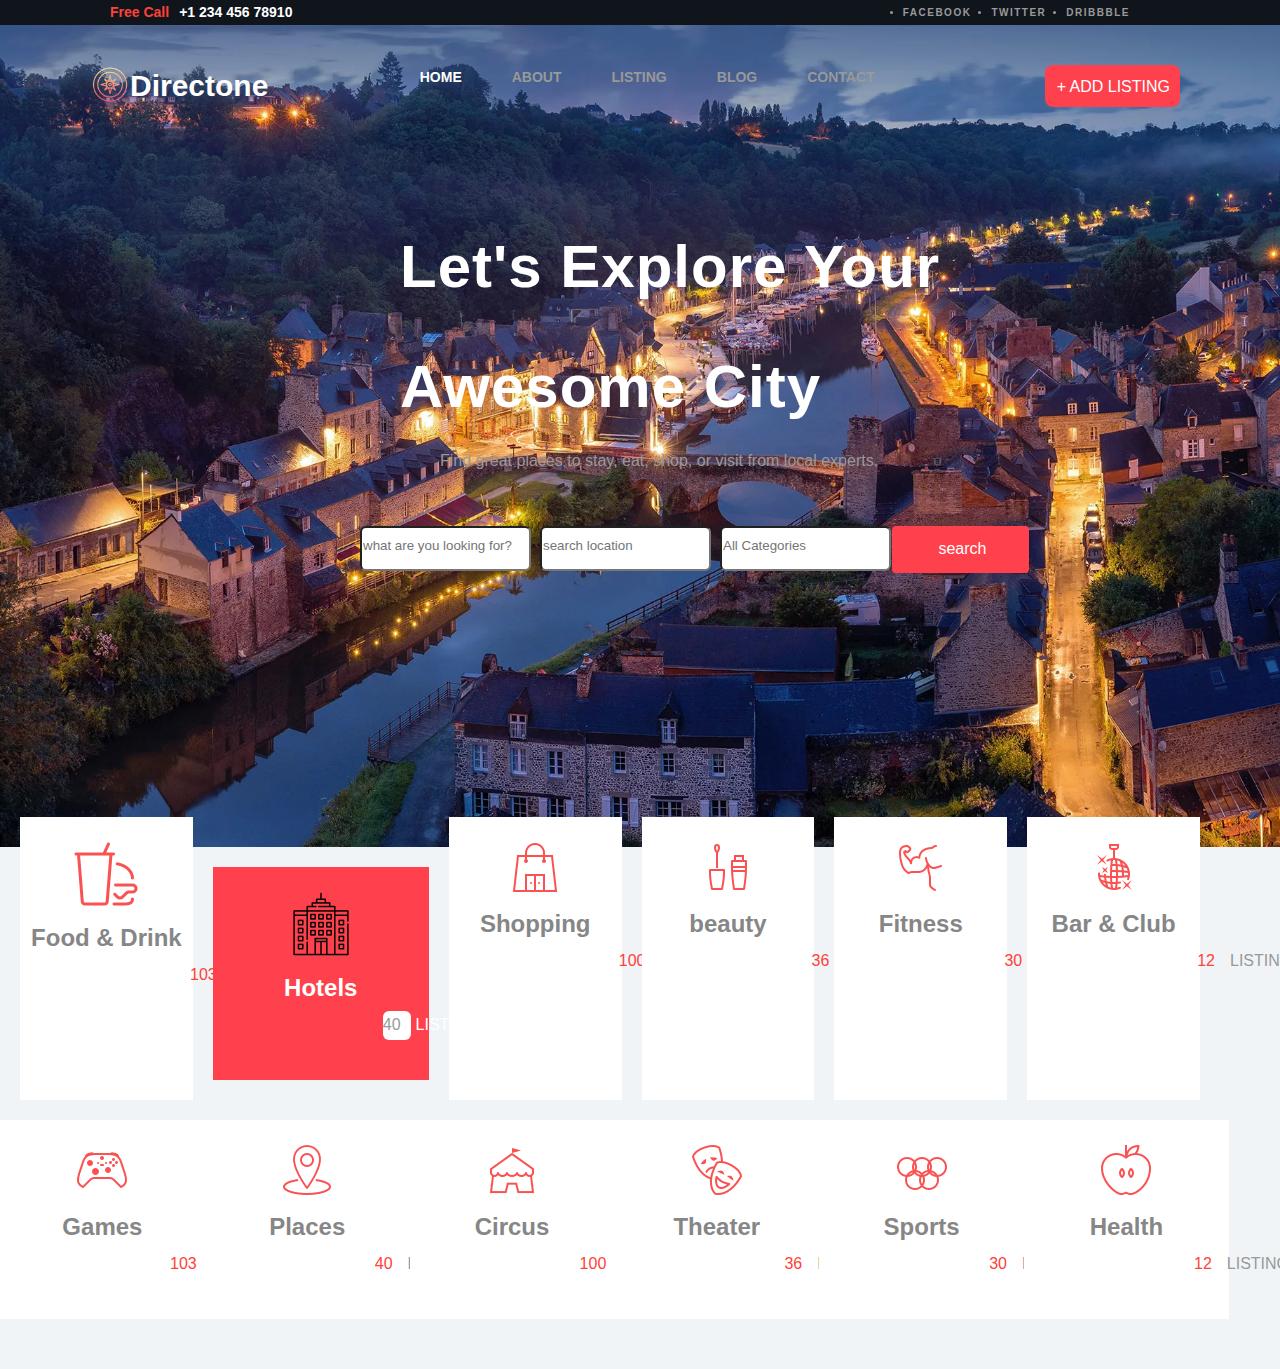
==== all/index.html @ 5037c627 "first commit" ====
<!DOCTYPE html>
<html lang="en">

<head>
    <meta charset="UTF-8">
    <meta name="viewport" content="width=device-width, initial-scale=1.0">
    <title>Document</title>
    <link rel="stylesheet" href="./sass/shared/main.css">
</head>

<body>
    <header class="header">
        <div class="header__org">
            <p class="header__org__para para">Free Call</p>
            <p class="para__num">+1 234 456 78910</p>
        </div>
        <div class="list">

            <ul class="list__ul">
                <a href="#">
                    <li>FACEBOOK</li>
                </a>
                <a href="#">
                    <li>TWITTER</li>
                </a>
                <a href="#">
                    <li>DRIBBBLE</li>
                </a>
                

            </ul>
        </div>
    </header>
    <!-- commit header .font -->

    <div class="symbol">
        <div class="symbol__flex">
            <div class="symbol__flex__dir">
                <img class="symbol__dir__logo" src="./sass/imges/compass-logo-63A3D16445-seeklogo.png"
                    alt="logo Directone">
                <p class="symbol__logo__para">Directone </p> </a>
                <!-- <a class="dir" href=""> <small class="dir__para">directory and listing</small> </a>  -->
            </div>
            <div class="icon">
                <a class="icon__para" href="#"> <svg xmlns="http://www.w3.org/2000/svg" viewBox="0 0 32 32" width="30px"
                        height="32\0px" baseProfile="basic">
                        <rect width="26" height="4" x="3" y="5" fill="#706d67" />
                        <rect width="26" height="4" x="3" y="14" fill="#706d67" />
                        <rect width="26" height="4" x="3" y="23" fill="#706d67" />
                    </svg>
                    MENU</a>
                <!-- commit 760px none -->
                <div class="home">
                    <a class="home__dir" href="./css/index2.html">
                        <p class="home__dir__para">HOME</p>
                        <p>ABOUT</p>
                        <p>LISTING</p>
                        <p>BLOG</p>
                        <p>CONTACT</p>
                    </a>
                </div>
                <a href="">
                    <div class="border">
                        <p class="border__add">+ ADD LISTING</p>
                    </div>
                </a>
                <!-- blook -->
                <a href="">
                    <ul class="icon__para__list">
                        <li>HOME</li>
                        <li>ABOUT</li>
                        <li>LISTING</li>
                        <li>BLOG</li>
                        <li>CONTACT</li>
                    </ul>
                </a>
            </div>
        </div>
    </div>

    <!-- commit is tag p over -->
    <div class="container">
        <div class="container__title">
            <h1>Let's Explore Your <br> Awesome City</h1>
        </div>
        <div class="container__title__para">
            <p>Find great places to stay, eat, shop, or visit from local experts.</p>
        </div>
        <div class="label">
            <div>
                <input class="label__im" type="text" placeholder="what are you looking for?">
            </div>
            <div>

                <input class="label__im" type="text" placeholder="search location">
            </div>
            <div>

                <input class="label__im" type="search" placeholder="All Categories">
            </div>

            <div class="a">
                <a class="label__im__a" href="">search</a>
            </div>
        </div>
    </div>
    <!-- seve to ooooooooooooookkkk -->
     <div class="card-top">
    <div class="card">
        <div class="card__box">
            <div class="card__padd">
            <a href="">
                <img src="./sass/imges/icons8-junk-food-64.png" alt="">
                <h2>Food & Drink</h2>
                <div class="card__box__border box">
                    <p class="box__border">103</p>
                    <div>
                        <p class="card__box__ovr">listings</p>
                    </div>
                </div>
</div>
            </a>
        </div>


        <div class="card__reding">
            <div class="card__padd">
            <a href="">
                <img src="./sass/imges/icons8-hotel-64.png" alt="">
                <h2>Hotels</h2>
                <div class="card__box__border box">
                    <p class="card__reding__border">40</p>
                    <div>
                        <p class="box__para">listings</p>
                    </div>
                    </div>
                </div>

            </a>
        </div>


        <div class="card__box">
            <div class="card__padd">
            <a href="">
                <img src="./sass/imges/icons8-shop-50.png" alt="">
                <h2>Shopping</h2>
                <div class="card__box__border box">
                    <p class="box__border">100</p>
                    <div>
                        <p>listings</p>
                    </div>
                </div>
</div>
            </a>
        </div>

        <div class="card__box">
            <div class="card__padd">
            <a href="">
                <img src="./sass/imges/icons8-lip-gloss-50.png" alt="">
                <h2>beauty</h2>
                <div class="card__box__border box">
                    <p class="box__border">36</p>
                    <div>
                        <p>listings</p>
                    </div>
                </div>
                </div>
            </a>
        </div>


        <div class="card__box">
            <div class="card__padd">
            <a href="">
                <img src="./sass/imges/icons8-fitness-50.png" alt="">
                <h2>Fitness</h2>
                <div class="card__box__border box">
                    <p class="box__border">30</p>
                    <div>
                        <p>listings</p>
                    </div>
                </div>
</div>
            </a>
        </div>

        <div class="card__box">
            <div class="card__padd">
            <a href="">
                <img src="./sass/imges/icons8-disco-ball-50.png" alt="">
                <h2>Bar & Club</h2>
                <div class="card__box__border box">
                    <p class="box__border">12</p>
                    <div>
                        <p>listings</p>
                    </div>
                </div>
</div>
            </a>
        </div>
    </div>
</div>
<div class="card-bottom">
        <div class="card__box">
            <div class="card__padd">
            <a href="">
                <img src="./sass/imges/icons8-games-50.png" alt="">
                <h2>Games</h2>
                <div class="card__box__border box">
                    <p class="box__border">103</p>
                    <div>
                        <p>listings</p>
                    </div>
                </div>
</div>
            </a>
        </div>


        <div class="card__box">
            <div class="card__padd">
            <a href="">
                <img src="./sass/imges/icons8-location-50.png" alt="">
                <h2>Places</h2>
                <div class="card__box__border box">
                    <p class="box__border">40</p>
                    <div>
                        <p>listings</p>
                    </div>
                </div>
</div>
            </a>
        </div>




        <div class="card__box">
            <div class="card__padd">
            <a href="">
                <img src="./sass/imges/icons8-circus-50.png" alt="">
                <h2>Circus</h2>
                <div class="card__box__border box">
                    <p class="box__border">100</p>
                    <div>
                        <p>listings</p>
                    </div>
                </div>
</div>
            </a>
        </div>


        <div class="card__box">
            <div class="card__padd">
            <a href="">
                <img src="./sass/imges/icons8-theater-50.png" alt="">
                <h2>Theater</h2>
                <div class="card__box__border box">
                    <p class="box__border">36</p>
                    <div>
                        <p>listings</p>
                    </div>
                </div>
</div>
            </a>
        </div>


        <div class="card__box">
            <div class="card__padd">
            <a href="">
                <img src="./sass/imges/icons8-olympic-rings-50.png" alt="">
                <h2>Sports</h2>
                <div class="card__box__border box">
                    <p class="box__border">30</p>
                    <div>
                        <p>listings</p>
                    </div>
                </div>
</div>
            </a>
        </div>


        <div class="card__box">
            <div class="card__padd">
            <a href="">
                <img src="./sass/imges/icons8-apple-fruit-50.png" alt="">
                <h2>Health</h2>
                <div class="card__box__border box">
                    <p class="box__border">12</p>
                    <div>
                        <p>listings</p>
                    </div>
                </div>
</div>
            </a>
        </div>

    </div>
</div>
</body>

</html>
---- all/sass/shared/main.css ----
* {
  font-family: "Nunito Sans", Arial, sans-serif;
  line-height: 1.8;
  color: #999999;
  box-sizing: border-box;
  margin: 0;
  padding: 0;
  text-decoration: none;
}

body {
  background-color: #f0f4f7;
}

.header {
  background-color: #10151c;
  padding: 0;
  margin: 0;
}
.header__org {
  display: flex;
  font-size: 14px;
  font-weight: 600;
}

.header__org__para {
  color: #ff4139;
}

.para {
  margin: 0 10px;
}
.para__num {
  color: #fff;
  margin: 0;
}

.list {
  margin: 0 10px;
}
.list__ul {
  display: flex;
  gap: 20px;
  margin: 0px 0px 0px 14px;
  font-size: 10px;
  letter-spacing: 1.5px;
}

@media (min-width: 760px) {
  .header {
    background-color: #10151c;
    padding: 0;
    margin: 0;
    display: flex;
    justify-content: space-between;
    font-size: 14px;
    font-weight: 600;
    align-items: center;
  }
  .header__org {
    margin: 0 100px;
  }
  .list {
    margin-right: 150px;
  }
}
.symbol {
  background-color: #151c26;
  padding-top: 10px;
  padding-bottom: 10px;
}
.symbol__flex {
  display: flex;
  justify-content: space-between;
  align-items: center;
}
.symbol__flex__dir {
  display: flex;
  align-items: center;
  margin: 0 10px;
}
.symbol__dir__logo {
  padding-top: 20px;
  width: 40px;
  height: 40px;
  padding: 0;
  display: block;
}
.symbol__logo__para {
  color: #fff;
  font-size: 30px;
  font-weight: 700;
  padding: 0;
  margin: 0;
}

.dir {
  display: block;
}
.dir__para {
  display: block;
  font-size: 11px;
  color: #fff;
  font-weight: 700;
  text-transform: uppercase;
}

.icon {
  display: flex;
  padding-right: 10px;
  position: relative;
}
.icon__para {
  color: #fff;
  font-size: 15px;
  display: flex;
}
.icon__para__list {
  display: none;
  position: absolute;
  top: 100%;
  left: 0;
  width: 100%;
  padding-top: 20px;
  background-color: #151c26;
  list-style-type: none;
}
.icon__para__list li {
  padding: 0px 0px 10px 0px;
  margin: 2px;
  font-size: 15px;
  color: #fff;
  font-weight: 600;
}
.icon:hover .icon__para__list {
  display: block;
}
@media (min-width: 760px) {
  .icon:hover .icon__para__list {
    display: none;
  }
}

.none {
  display: none;
}

.home {
  display: none;
}

.border {
  display: none;
}

@media (min-width: 760px) {
  .symbol {
    background-image: url(../imges/bg_1.jpg.webp);
    background-size: cover;
    background-attachment: fixed;
    background-repeat: no-repeat;
    background-position: center;
    padding: 20px 80px;
  }
  .symbol__flex {
    display: flex;
  }
  .icon__para {
    display: none;
  }
  .icon {
    padding: 20px;
  }
  .home {
    display: flex;
    padding-right: 170px;
  }
  .home__dir {
    display: flex;
    gap: 50px;
    font-size: 14px;
    font-weight: 600;
  }
  .home__dir__para {
    color: #fff;
  }
  .border {
    display: flex;
    background-color: #ff414d;
    border-radius: 8px;
  }
  .border__add {
    padding: 8px 10px 5px 12px;
    color: #fff;
  }
}
.container {
  background-image: url(../imges/bg_1.jpg.webp);
  height: 100%;
  min-height: 700px;
  background-size: cover;
  background-attachment: fixed;
  background-repeat: no-repeat;
  background-position: center;
}
.container__title h1 {
  font-weight: 800;
  padding-left: 80px;
  padding-top: 190px;
  color: #fff;
  line-height: 2;
  letter-spacing: 1px;
}
.container__title__para p {
  padding-left: 20px;
}

.label {
  display: block;
  padding-left: 20px;
  margin-top: 10px;
}
.label__im {
  width: 95%;
  padding: 5px 250px 12px 12px;
  border-radius: 10px;
}
.label__im__a {
  border-radius: 10px;
  width: 95%;
  background-color: #ff414d;
  color: #fff;
  padding: 15px 209px 12px 180px;
  display: flex;
  justify-content: center;
}

.a {
  display: flex;
  align-items: center;
}

@media (min-width: 760px) {
  .container__title h1 {
    font-weight: 600;
    font-size: 60px;
    padding-left: 400px;
    padding-top: 60px;
    color: #fff;
    line-height: 2;
    letter-spacing: 1px;
  }
  .container__title__para p {
    padding-left: 440px;
  }
  .label {
    display: flex;
    padding-left: 360px;
    margin-top: 50px;
  }
  .label__im {
    padding: 6px 1px 11px 1px;
    border-radius: 6px;
    display: flex;
    align-items: center;
    margin: 0px -3px 0px 0px;
  }
  .label__im__a {
    margin: 0px 0px 1px -8px;
    border-radius: 4px;
    background-color: #ff414d;
    color: #fff;
    padding: 9px 50px 9px 54px;
    display: flex;
    justify-content: center;
  }
}
.card {
  display: block;
  padding: 20px;
}
.card__box {
  background-color: rgb(255, 255, 255);
  margin: -50px 0px 50px 0px;
  text-align: center;
  width: 100%;
}
.card__box :hover {
  background-color: #ff414d;
}
.card__box :hover h2 {
  color: rgb(255, 255, 255);
}
.card__box :hover img {
  background-color: rgb(255, 255, 255);
}
.card__box h2 {
  color: #868686;
}
.card__box__border {
  display: flex;
  background-color: #f1f1f1;
  margin-left: 170px;
  margin-right: 242px;
  padding-top: 2px;
  align-items: center;
  gap: 15px;
  border-radius: 6px;
}
.card__box p {
  text-transform: uppercase;
}
.card__padd {
  padding: 25px 0px 40px 0px;
}
.card__reding {
  background-color: #ff414d;
  margin: 0px 0px 70px 0px;
  text-align: center;
  width: 100%;
}
.card__reding h2 {
  color: rgb(255, 255, 255);
}
.card__reding__border {
  display: flex;
  background-color: rgb(255, 255, 255);
  align-items: center;
  padding: 0px 10px 0px 0px;
  margin: 0px -10px 0px 0px;
  gap: 15px;
  border-radius: 6px;
}

.box__border {
  color: #ff4139;
}
.box__para {
  color: rgb(255, 255, 255);
  text-transform: uppercase;
}

@media (min-width: 760px) {
  .card {
    display: flex;
    width: 100%;
    gap: 20px;
  }
  .card-top {
    display: flex;
    flex-direction: row;
    width: 20%;
  }
  .card-bottom {
    display: flex;
    flex-direction: row;
    width: 20%;
  }
  .card-pading {
    width: 20%;
  }
  .card__box {
    width: 80%;
  }
}/*# sourceMappingURL=main.css.map */
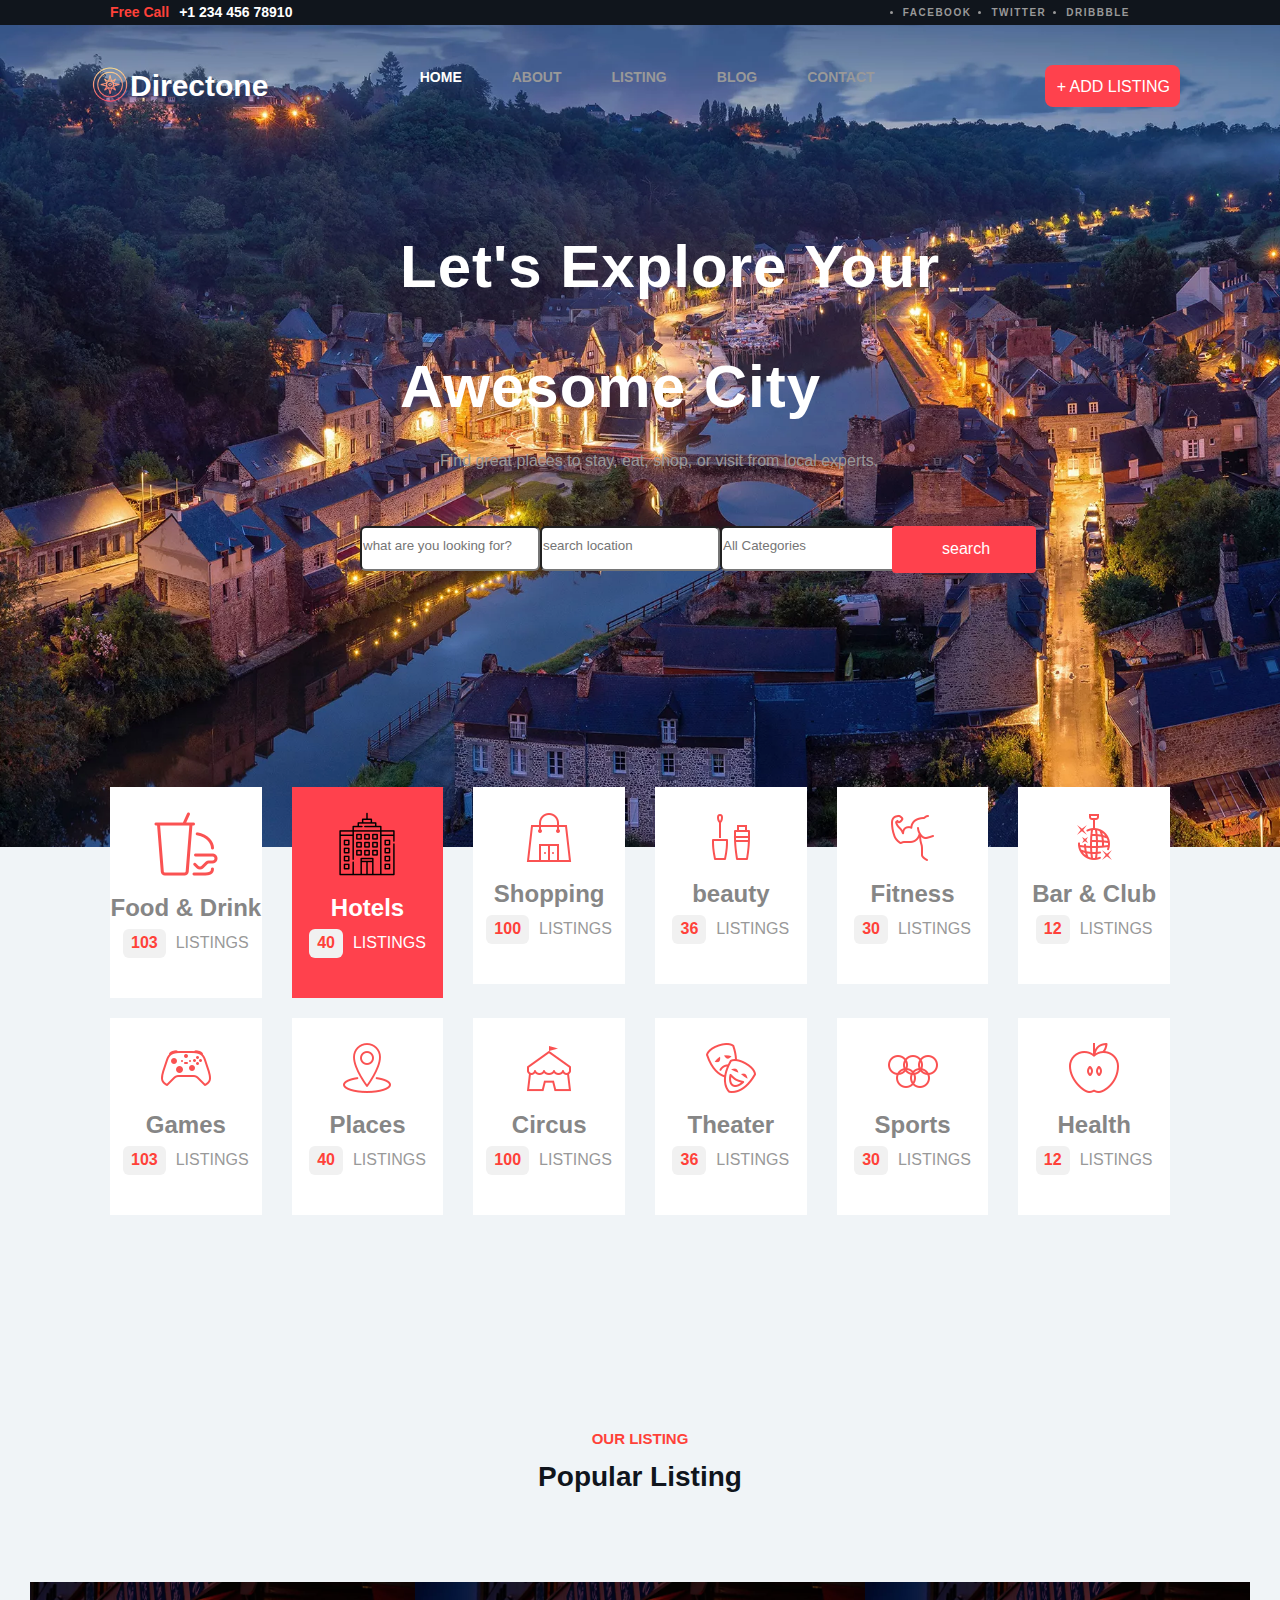
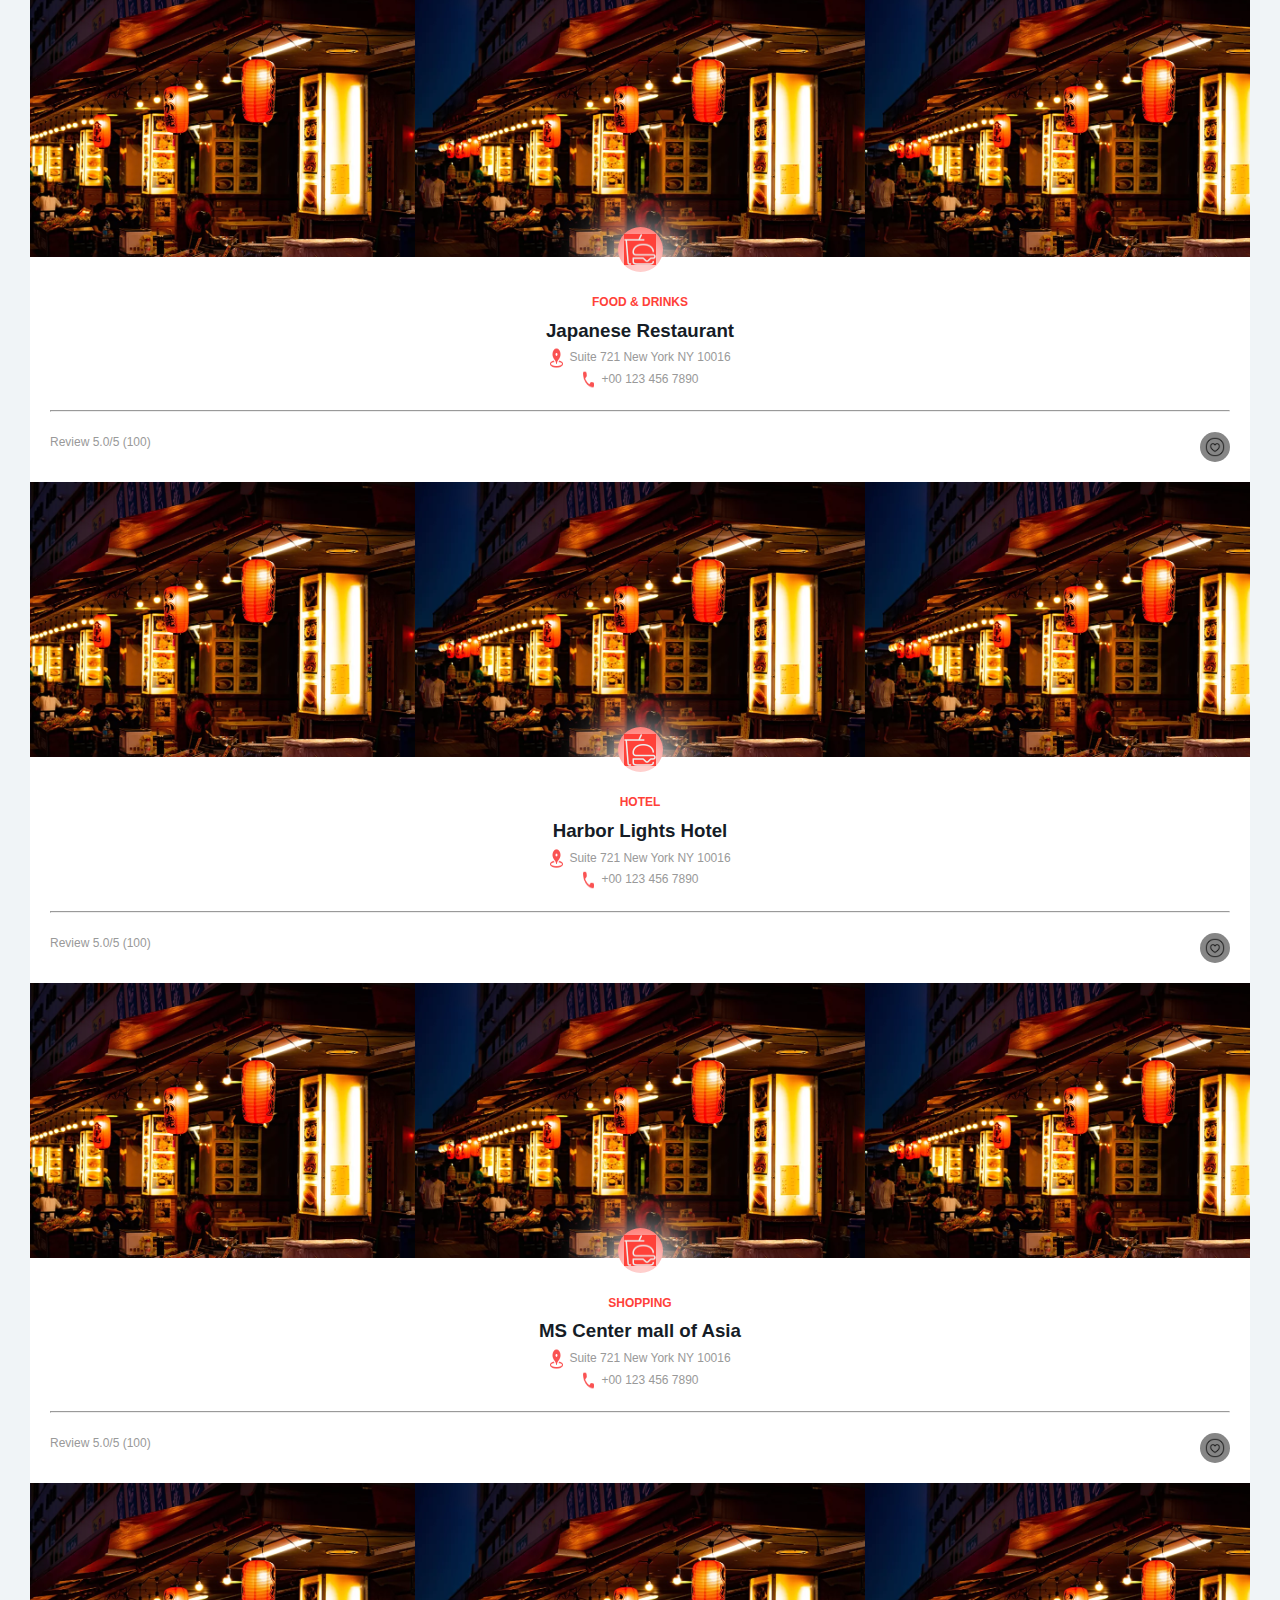
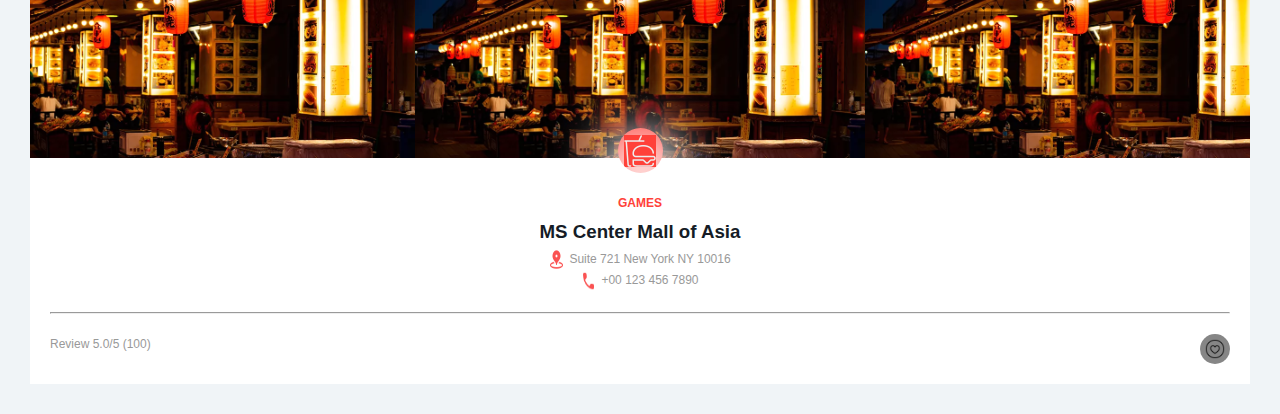
==== commit ac7e5a4b: "end center" ====
--- a/all/index.html
+++ b/all/index.html
@@ -26,7 +26,7 @@
                 <a href="#">
                     <li>DRIBBBLE</li>
                 </a>
-                
+
 
             </ul>
         </div>
@@ -105,203 +105,421 @@
         </div>
     </div>
     <!-- seve to ooooooooooooookkkk -->
-     <div class="card-top">
     <div class="card">
-        <div class="card__box">
-            <div class="card__padd">
-            <a href="">
-                <img src="./sass/imges/icons8-junk-food-64.png" alt="">
-                <h2>Food & Drink</h2>
-                <div class="card__box__border box">
-                    <p class="box__border">103</p>
+        <div class="card-top">
+            <div class="card__box">
+                <div class="card__padd">
+                    <a href="">
+                        <img src="./sass/imges/icons8-junk-food-64.png" alt="">
+                        <h2>Food & Drink</h2>
+                        <div class="box">
+                            <div class="box__number">
+                                <p>103</p>
+                            </div>
+                            <div class="box__number__text">
+                                <p>listings</p>
+                            </div>
+                        </div>
+                </div>
+
+                </a>
+            </div>
+
+
+            <div class="card__reding">
+                <div class="card__padd">
+                    <a href="">
+                        <img src="./sass/imges/icons8-hotel-64.png" alt="">
+                        <h2>Hotels</h2>
+                        <div class="box">
+                            <div class="box__number">
+                                <p>40</p>
+                            </div>
+                            <div class="box__number__text alin">
+                                <p class="alin__master">listings</p>
+                            </div>
+                        </div>
+                </div>
+
+                </a>
+            </div>
+
+
+            <div class="card__box">
+                <div class="card__padd">
+                    <a href="">
+                        <img src="./sass/imges/icons8-shop-50.png" alt="">
+                        <h2>Shopping</h2>
+
+                        <div class="box">
+                            <div class="box__number">
+                                <p>100</p>
+                            </div>
+                            <div class="box__number__text">
+                                <p>listings</p>
+                            </div>
+                        </div>
+                </div>
+                </a>
+            </div>
+
+            <div class="card__box">
+                <div class="card__padd">
+                    <a href="">
+                        <img src="./sass/imges/icons8-lip-gloss-50.png" alt="">
+                        <h2>beauty</h2>
+
+                        <div class="box">
+                            <div class="box__number">
+                                <p>36</p>
+                            </div>
+                            <div class="box__number__text">
+                                <p>listings</p>
+                            </div>
+                        </div>
+                </div>
+
+                </a>
+            </div>
+
+
+            <div class="card__box">
+                <div class="card__padd">
+                    <a href="">
+                        <img src="./sass/imges/icons8-fitness-50.png" alt="">
+                        <h2>Fitness</h2>
+
+                        <div class="box">
+                            <div class="box__number">
+                                <p>30</p>
+                            </div>
+                            <div class="box__number__text">
+                                <p>listings</p>
+                            </div>
+                        </div>
+                </div>
+
+                </a>
+            </div>
+
+            <div class="card__box">
+                <div class="card__padd">
+                    <a href="">
+                        <img src="./sass/imges/icons8-disco-ball-50.png" alt="">
+                        <h2>Bar & Club</h2>
+
+                        <div class="box">
+                            <div class="box__number">
+                                <p>12</p>
+                            </div>
+                            <div class="box__number__text">
+                                <p>listings</p>
+                            </div>
+                        </div>
+                </div>
+
+                </a>
+            </div>
+
+        </div>
+        <div class="card-bottom">
+            <div class="card__box">
+                <div class="card__padd">
+                    <a href="">
+                        <img src="./sass/imges/icons8-games-50.png" alt="">
+                        <h2>Games</h2>
+
+                        <div class="box">
+                            <div class="box__number">
+                                <p>103</p>
+                            </div>
+                            <div class="box__number__text">
+                                <p>listings</p>
+                            </div>
+                        </div>
+                </div>
+
+                </a>
+            </div>
+
+
+            <div class="card__box">
+                <div class="card__padd">
+                    <a href="">
+                        <img src="./sass/imges/icons8-location-50.png" alt="">
+                        <h2>Places</h2>
+
+                        <div class="box">
+                            <div class="box__number">
+                                <p>40</p>
+                            </div>
+                            <div class="box__number__text">
+                                <p>listings</p>
+                            </div>
+                        </div>
+                </div>
+
+                </a>
+            </div>
+
+
+
+
+            <div class="card__box">
+                <div class="card__padd">
+                    <a href="">
+                        <img src="./sass/imges/icons8-circus-50.png" alt="">
+                        <h2>Circus</h2>
+
+                        <div class="box">
+                            <div class="box__number">
+                                <p>100</p>
+                            </div>
+                            <div class="box__number__text">
+                                <p>listings</p>
+                            </div>
+                        </div>
+                </div>
+
+                </a>
+            </div>
+
+
+            <div class="card__box">
+                <div class="card__padd">
+                    <a href="">
+                        <img src="./sass/imges/icons8-theater-50.png" alt="">
+                        <h2>Theater</h2>
+
+                        <div class="box">
+                            <div class="box__number">
+                                <p>36</p>
+                            </div>
+                            <div class="box__number__text">
+                                <p>listings</p>
+                            </div>
+                        </div>
+                </div>
+
+                </a>
+            </div>
+
+
+            <div class="card__box">
+                <div class="card__padd">
+                    <a href="">
+                        <img src="./sass/imges/icons8-olympic-rings-50.png" alt="">
+                        <h2>Sports</h2>
+
+                        <div class="box">
+                            <div class="box__number">
+                                <p>30</p>
+                            </div>
+                            <div class="box__number__text">
+                                <p>listings</p>
+                            </div>
+                        </div>
+                </div>
+
+                </a>
+            </div>
+
+
+            <div class="card__box">
+                <div class="card__padd">
+                    <a href="">
+                        <img src="./sass/imges/icons8-apple-fruit-50.png" alt="">
+                        <h2>Health</h2>
+
+                        <div class="box">
+                            <div class="box__number">
+                                <p>12</p>
+                            </div>
+                            <div class="box__number__text">
+                                <p>listings</p>
+                            </div>
+                        </div>
+                </div>
+
+                </a>
+            </div>
+
+        </div>
+    </div>
+    </div>
+
+    <!-- commit card -->
+
+    <div class="between">
+
+        <div class="between__text self">
+            <p class="self__upper">our listing</p>
+            <h3 class="self__back">Popular listing</h3>
+        </div>
+
+        
+        <div class="all">
+            <div class="all__shad">
+                <div class="all__img"></div>
+            </div>
+            <div class="all__backing">
+                <div class="all__backing__flexing">
+                    <div class="all__backing__cover">
+                        <img src="./sass/imges/icons8-fast-food-64.png" alt="" width="30px">
+                    </div>
+                </div>
+                <div class="tety">
+                    <p class="tety__color">Food & Drinks</p>
                     <div>
-                        <p class="card__box__ovr">listings</p>
+                        <h3>Japanese Restaurant</h3>
+                        <div class="lo">
+                            <img class="lo" src="./sass/imges/icons8-place-30.png" alt="" width="15px">
+                            <p class="tety__color__tern">Suite 721 New York NY 10016</p>
+                        </div>
+                        <div class="lo">
+                            <img class="lo" src="./sass/imges/icons8-phone-24.png" alt="" width="15px">
+                            <p class="tety__color__tern"> +00 123 456 7890</p>
+                        </div>
                     </div>
-                </div>
-</div>
-            </a>
-        </div>
-
-
-        <div class="card__reding">
-            <div class="card__padd">
-            <a href="">
-                <img src="./sass/imges/icons8-hotel-64.png" alt="">
-                <h2>Hotels</h2>
-                <div class="card__box__border box">
-                    <p class="card__reding__border">40</p>
-                    <div>
-                        <p class="box__para">listings</p>
+
+                    <hr>
+                    <div class="foot">
+                        <p>Review 5.0/5 (100)</p>
+                        <div class="bor"><a href=""><img src="./sass/imges/icons8-love-circled-50.png" alt=""
+                                    width="20px"></a></div>
                     </div>
+                </div>
+       
+
+
+
+
+                <div class="all">
+                    <div class="all__shad">
+                        <div class="all__img"></div>
                     </div>
-                </div>
-
-            </a>
-        </div>
-
-
-        <div class="card__box">
-            <div class="card__padd">
-            <a href="">
-                <img src="./sass/imges/icons8-shop-50.png" alt="">
-                <h2>Shopping</h2>
-                <div class="card__box__border box">
-                    <p class="box__border">100</p>
-                    <div>
-                        <p>listings</p>
-                    </div>
-                </div>
-</div>
-            </a>
-        </div>
-
-        <div class="card__box">
-            <div class="card__padd">
-            <a href="">
-                <img src="./sass/imges/icons8-lip-gloss-50.png" alt="">
-                <h2>beauty</h2>
-                <div class="card__box__border box">
-                    <p class="box__border">36</p>
-                    <div>
-                        <p>listings</p>
-                    </div>
-                </div>
-                </div>
-            </a>
-        </div>
-
-
-        <div class="card__box">
-            <div class="card__padd">
-            <a href="">
-                <img src="./sass/imges/icons8-fitness-50.png" alt="">
-                <h2>Fitness</h2>
-                <div class="card__box__border box">
-                    <p class="box__border">30</p>
-                    <div>
-                        <p>listings</p>
-                    </div>
-                </div>
-</div>
-            </a>
-        </div>
-
-        <div class="card__box">
-            <div class="card__padd">
-            <a href="">
-                <img src="./sass/imges/icons8-disco-ball-50.png" alt="">
-                <h2>Bar & Club</h2>
-                <div class="card__box__border box">
-                    <p class="box__border">12</p>
-                    <div>
-                        <p>listings</p>
-                    </div>
-                </div>
-</div>
-            </a>
-        </div>
-    </div>
-</div>
-<div class="card-bottom">
-        <div class="card__box">
-            <div class="card__padd">
-            <a href="">
-                <img src="./sass/imges/icons8-games-50.png" alt="">
-                <h2>Games</h2>
-                <div class="card__box__border box">
-                    <p class="box__border">103</p>
-                    <div>
-                        <p>listings</p>
-                    </div>
-                </div>
-</div>
-            </a>
-        </div>
-
-
-        <div class="card__box">
-            <div class="card__padd">
-            <a href="">
-                <img src="./sass/imges/icons8-location-50.png" alt="">
-                <h2>Places</h2>
-                <div class="card__box__border box">
-                    <p class="box__border">40</p>
-                    <div>
-                        <p>listings</p>
-                    </div>
-                </div>
-</div>
-            </a>
-        </div>
-
-
-
-
-        <div class="card__box">
-            <div class="card__padd">
-            <a href="">
-                <img src="./sass/imges/icons8-circus-50.png" alt="">
-                <h2>Circus</h2>
-                <div class="card__box__border box">
-                    <p class="box__border">100</p>
-                    <div>
-                        <p>listings</p>
-                    </div>
-                </div>
-</div>
-            </a>
-        </div>
-
-
-        <div class="card__box">
-            <div class="card__padd">
-            <a href="">
-                <img src="./sass/imges/icons8-theater-50.png" alt="">
-                <h2>Theater</h2>
-                <div class="card__box__border box">
-                    <p class="box__border">36</p>
-                    <div>
-                        <p>listings</p>
-                    </div>
-                </div>
-</div>
-            </a>
-        </div>
-
-
-        <div class="card__box">
-            <div class="card__padd">
-            <a href="">
-                <img src="./sass/imges/icons8-olympic-rings-50.png" alt="">
-                <h2>Sports</h2>
-                <div class="card__box__border box">
-                    <p class="box__border">30</p>
-                    <div>
-                        <p>listings</p>
-                    </div>
-                </div>
-</div>
-            </a>
-        </div>
-
-
-        <div class="card__box">
-            <div class="card__padd">
-            <a href="">
-                <img src="./sass/imges/icons8-apple-fruit-50.png" alt="">
-                <h2>Health</h2>
-                <div class="card__box__border box">
-                    <p class="box__border">12</p>
-                    <div>
-                        <p>listings</p>
-                    </div>
-                </div>
-</div>
-            </a>
-        </div>
-
-    </div>
-</div>
+                    <div class="all__backing">
+                        <div class="all__backing__flexing">
+                            <div class="all__backing__cover">
+                                <img src="./sass/imges/icons8-fast-food-64.png" alt="" width="30px">
+                            </div>
+                        </div>
+                        <div class="tety">
+                            <p class="tety__color">Hotel</p>
+                            <div>
+                                <h3>Harbor Lights Hotel</h3>
+                                <div class="lo">
+                                    <img class="lo" src="./sass/imges/icons8-place-30.png" alt="" width="15px">
+                                    <p class="tety__color__tern">Suite 721 New York NY 10016</p>
+                                </div>
+                                <div class="lo">
+                                    <img class="lo" src="./sass/imges/icons8-phone-24.png" alt="" width="15px">
+                                    <p class="tety__color__tern"> +00 123 456 7890</p>
+                                </div>
+                            </div>
+
+                            <hr>
+                            <div class="foot">
+                                <p>Review 5.0/5 (100)</p>
+                                <div class="bor"><a href=""><img src="./sass/imges/icons8-love-circled-50.png" alt=""
+                                            width="20px"></a></div>
+                            </div>
+                        </div>
+                 
+
+
+
+
+
+                        <div class="all">
+                            <div class="all__shad">
+                                <div class="all__img"></div>
+                            </div>
+                            <div class="all__backing">
+                                <div class="all__backing__flexing">
+                                    <div class="all__backing__cover">
+                                        <img src="./sass/imges/icons8-fast-food-64.png" alt="" width="30px">
+                                    </div>
+                                </div>
+                                <div class="tety">
+                                    <p class="tety__color">Shopping</p>
+                                    <div>
+                                        <h3>MS Center mall of Asia</h3>
+                                        <div class="lo">
+                                            <img class="lo" src="./sass/imges/icons8-place-30.png" alt="" width="15px">
+                                            <p class="tety__color__tern">Suite 721 New York NY 10016</p>
+                                        </div>
+                                        <div class="lo">
+                                            <img class="lo" src="./sass/imges/icons8-phone-24.png" alt="" width="15px">
+                                            <p class="tety__color__tern"> +00 123 456 7890</p>
+                                        </div>
+                                    </div>
+
+                                    <hr>
+                                    <div class="foot">
+                                        <p>Review 5.0/5 (100)</p>
+                                        <div class="bor"><a href=""><img src="./sass/imges/icons8-love-circled-50.png"
+                                                    alt="" width="20px"></a></div>
+                                    </div>
+                                </div>
+
+
+
+
+
+
+
+                                <div class="all">
+                                    <div class="all__shad">
+                                        <div class="all__img"></div>
+                                    </div>
+                                    <div class="all__backing">
+                                        <div class="all__backing__flexing">
+                                            <div class="all__backing__cover">
+                                                <img src="./sass/imges/icons8-fast-food-64.png" alt="" width="30px">
+                                            </div>
+                                        </div>
+                                        <div class="tety">
+                                            <p class="tety__color">Games</p>
+                                            <div>
+                                                <h3>MS Center Mall of Asia</h3>
+                                                <div class="lo">
+                                                    <img class="lo" src="./sass/imges/icons8-place-30.png" alt=""
+                                                        width="15px">
+                                                    <p class="tety__color__tern">Suite 721 New York NY 10016</p>
+                                                </div>
+                                                <div class="lo">
+                                                    <img class="lo" src="./sass/imges/icons8-phone-24.png" alt=""
+                                                        width="15px">
+                                                    <p class="tety__color__tern"> +00 123 456 7890</p>
+                                                </div>
+                                            </div>
+
+                                            <hr>
+                                            <div class="foot">
+                                                <p>Review 5.0/5 (100)</p>
+                                                <div class="bor"><a href=""><img
+                                                            src="./sass/imges/icons8-love-circled-50.png" alt=""
+                                                            width="20px"></a></div>
+                                            </div>
+                                        </div>
+
+
+
+
+
+
+
+
+                                    </div>
+
+
+
+
+
+
+                                </div>
+
 </body>
 
 </html>--- a/all/sass/shared/main.css
+++ b/all/sass/shared/main.css
@@ -202,6 +202,7 @@
   background-attachment: fixed;
   background-repeat: no-repeat;
   background-position: center;
+  padding-bottom: 4rem;
 }
 .container__title h1 {
   font-weight: 800;
@@ -218,19 +219,21 @@
 .label {
   display: block;
   padding-left: 20px;
+  padding-right: 20px;
   margin-top: 10px;
 }
 .label__im {
-  width: 95%;
-  padding: 5px 250px 12px 12px;
+  width: 100%;
+  padding: 12px;
   border-radius: 10px;
+  padding-right: 4px;
 }
 .label__im__a {
   border-radius: 10px;
-  width: 95%;
+  width: 100%;
   background-color: #ff414d;
   color: #fff;
-  padding: 15px 209px 12px 180px;
+  padding: 12px;
   display: flex;
   justify-content: center;
 }
@@ -281,7 +284,7 @@
 }
 .card__box {
   background-color: rgb(255, 255, 255);
-  margin: -50px 0px 50px 0px;
+  margin: -50px 0px 70px 0px;
   text-align: center;
   width: 100%;
 }
@@ -293,6 +296,14 @@
 }
 .card__box :hover img {
   background-color: rgb(255, 255, 255);
+}
+.card__box :hover .box__number {
+  background-color: rgb(255, 255, 255);
+  border-radius: 6px;
+  color: #f1f1f1;
+}
+.card__box :hover .box__number__text p {
+  color: rgb(255, 255, 255);
 }
 .card__box h2 {
   color: #868686;
@@ -315,7 +326,7 @@
 }
 .card__reding {
   background-color: #ff414d;
-  margin: 0px 0px 70px 0px;
+  margin: -30px 0px 70px 0px;
   text-align: center;
   width: 100%;
 }
@@ -332,34 +343,181 @@
   border-radius: 6px;
 }
 
-.box__border {
-  color: #ff4139;
-}
-.box__para {
+.alin__master {
   color: rgb(255, 255, 255);
   text-transform: uppercase;
 }
 
+.box {
+  display: flex;
+  justify-content: center;
+  gap: 10px;
+}
+.box__number {
+  background-color: #f1f1f1;
+  border-radius: 6px;
+}
+.box__number p {
+  color: #ff4139;
+  padding: 0px 8px 0px 8px;
+  font-weight: 600;
+}
+
 @media (min-width: 760px) {
   .card {
-    display: flex;
     width: 100%;
-    gap: 20px;
+    margin-top: -120px;
+    padding: 110px;
+  }
+  .card__reding {
+    width: 80%;
+    margin-top: -50px;
   }
   .card-top {
     display: flex;
     flex-direction: row;
-    width: 20%;
+    width: 100%;
+    gap: 30px;
+    justify-content: center;
   }
   .card-bottom {
     display: flex;
     flex-direction: row;
-    width: 20%;
+    width: 100%;
+    gap: 30px;
+    justify-content: center;
   }
   .card-pading {
     width: 20%;
   }
   .card__box {
     width: 80%;
-  }
+    height: 80%;
+  }
+}
+.between {
+  padding: 10px;
+  margin: 20px;
+}
+.between__text {
+  display: grid;
+  justify-content: center;
+}
+
+.self__upper {
+  color: #ff4139;
+  text-transform: uppercase;
+  font-weight: 600;
+  text-align: center;
+  font-size: 15px;
+}
+.self__back {
+  color: #10151c;
+  text-transform: capitalize;
+  font-weight: 600;
+  font-size: 28px;
+  margin-bottom: 80px;
+}
+
+.all__shad :hover {
+  box-shadow: 4px 20px 20px 4px #151c26;
+}
+.all__img {
+  background-image: url(../imges/list-1.jpg.webp);
+  min-height: 300px;
+  background-size: contain;
+  background-position: center;
+}
+.all__backing {
+  background-color: rgb(255, 255, 255);
+  display: grid;
+  margin-top: -25px;
+}
+.all__backing__flexing {
+  display: flex;
+  justify-content: center;
+}
+.all__backing__cover {
+  background-color: #ff4139;
+  height: 45px;
+  width: 45px;
+  border-radius: 50%;
+  align-items: center;
+  display: flex;
+  justify-content: center;
+  margin-top: -30px;
+}
+.all__backing__cover img {
+  display: flex;
+  justify-content: center;
+  width: 70%;
+  height: 70%;
+  box-shadow: 2px 20px 50px 20px rgb(255, 255, 255);
+}
+
+hr {
+  margin: 20px;
+}
+
+.tety {
+  margin-top: 20px;
+}
+.tety__color {
+  color: #ff4139;
+  font-size: 12px;
+  font-weight: 700;
+  text-transform: uppercase;
+  display: grid;
+  justify-content: center;
+}
+.tety__color__tern {
+  font-size: 12px;
+  display: grid;
+  justify-content: center;
+}
+.tety h3 {
+  color: #151c26;
+  display: grid;
+  justify-content: center;
+}
+
+.foot {
+  padding: 0px 20px 20px 20px;
+  display: flex;
+  justify-content: space-between;
+}
+.foot p {
+  font-size: 12px;
+}
+
+.bor {
+  height: 30px;
+  width: 30px;
+  border-radius: 50%;
+  background-color: #868686;
+  display: flex;
+  justify-content: center;
+  align-items: center;
+}
+.bor img {
+  width: 20px;
+  display: flex;
+  justify-content: center;
+  align-items: center;
+}
+.bor :hover {
+  background-color: #ff414d;
+  height: 30px;
+  width: 30px;
+  border-radius: 50%;
+}
+
+.lo {
+  display: flex;
+  justify-content: center;
+  gap: 5px;
+}
+
+.distance {
+  margin: -50px 0px 70px 0px;
 }/*# sourceMappingURL=main.css.map */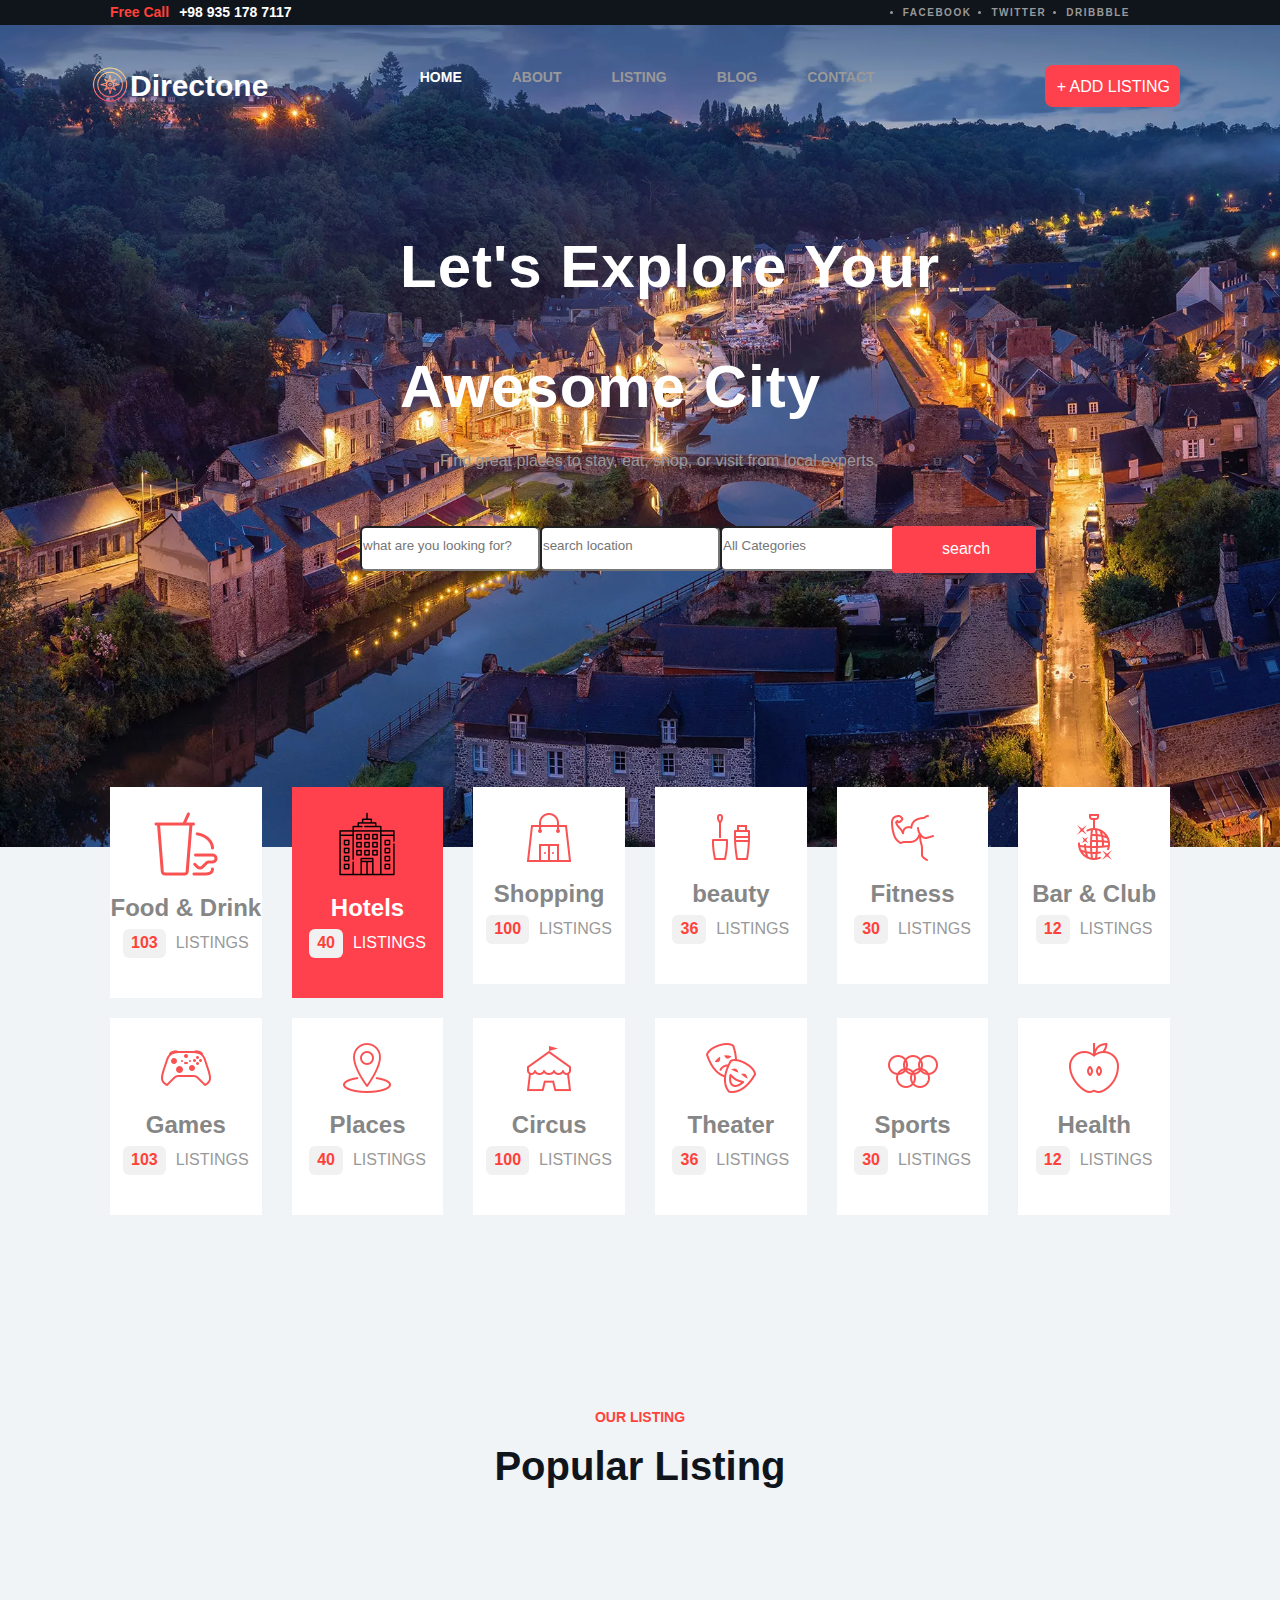
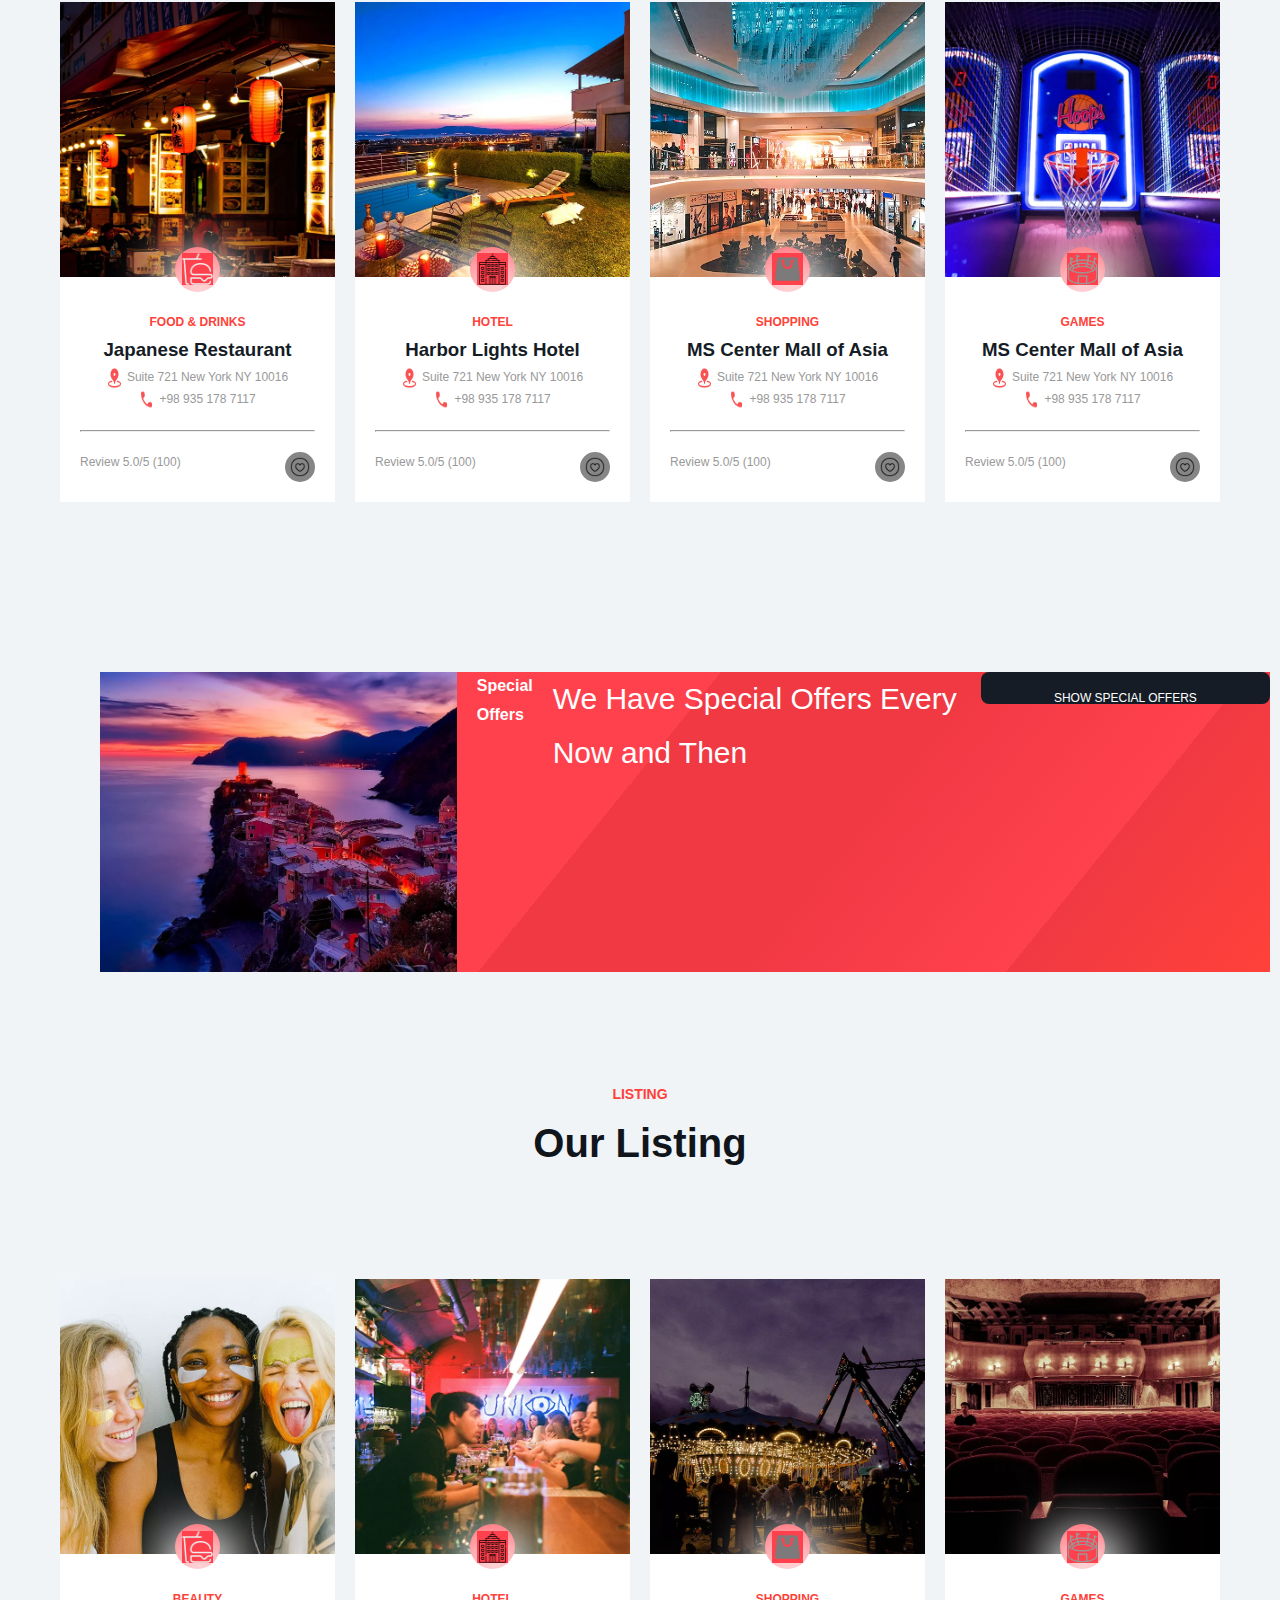
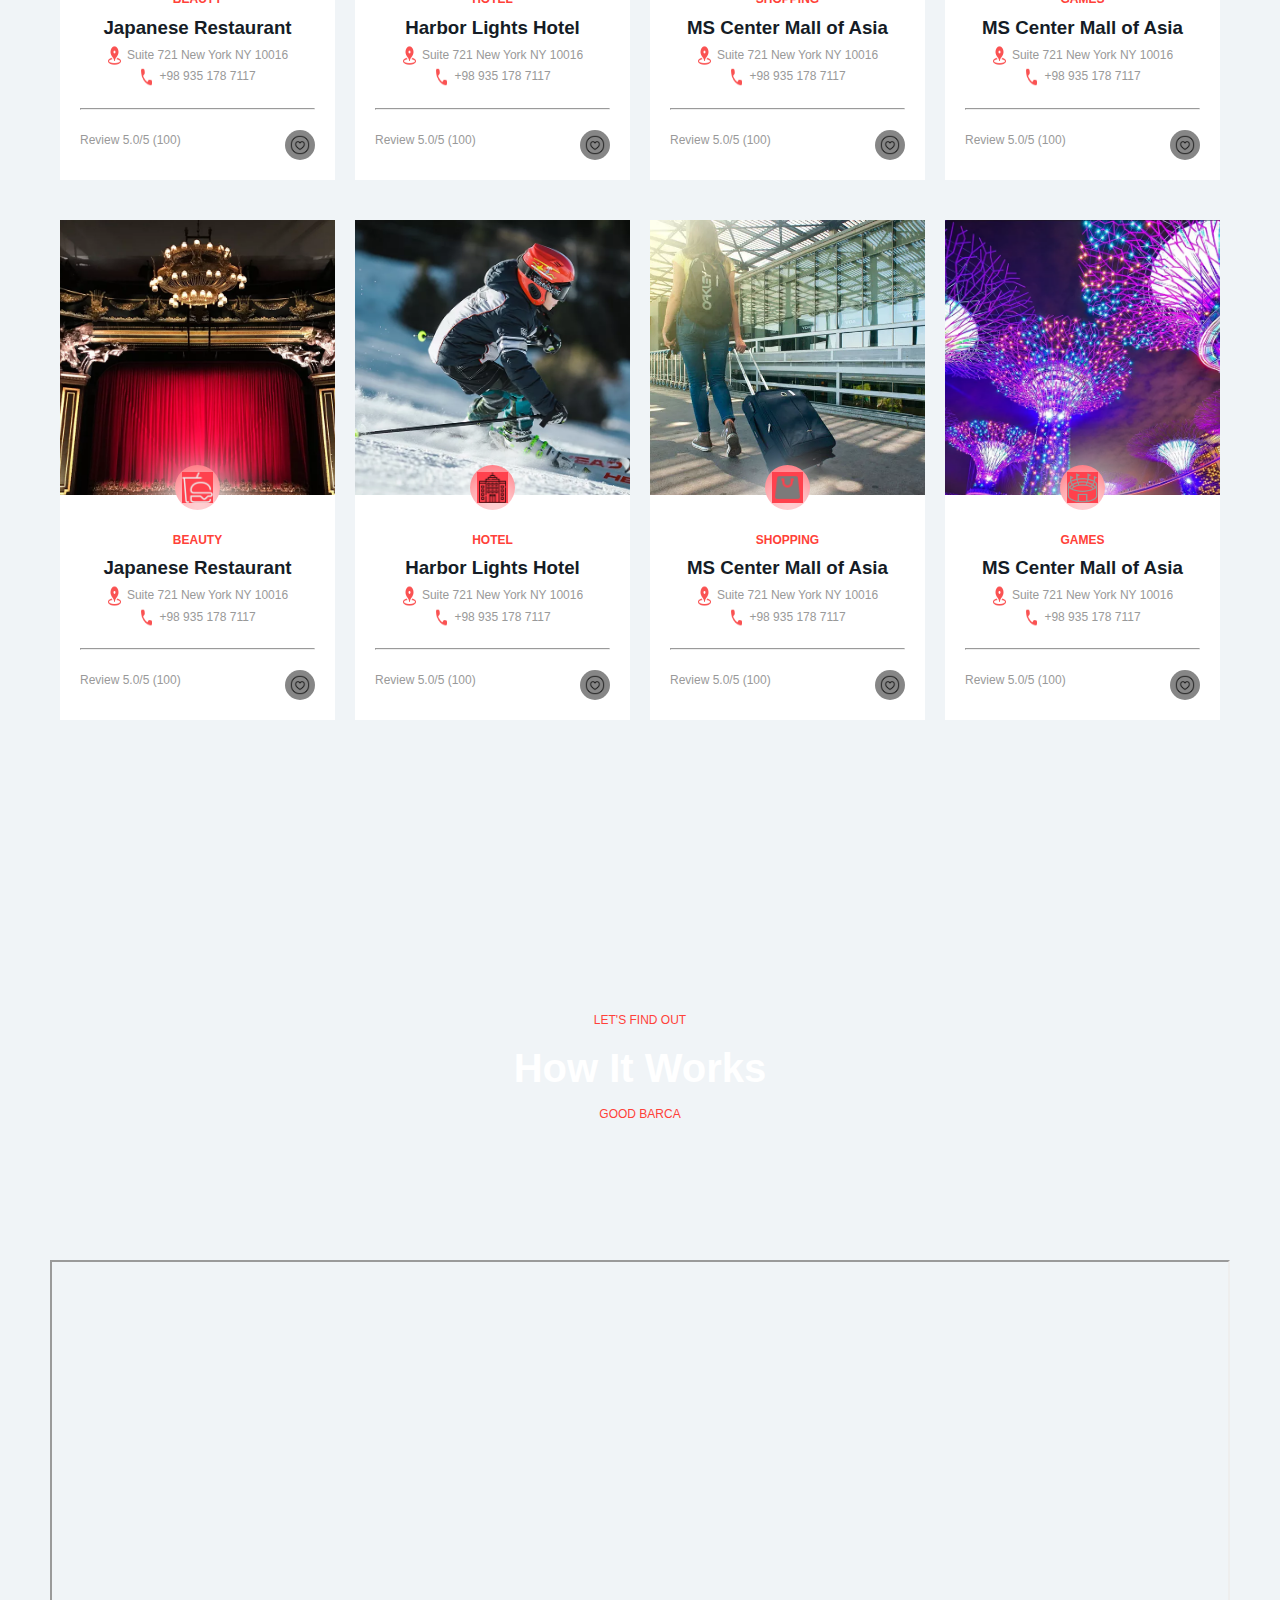
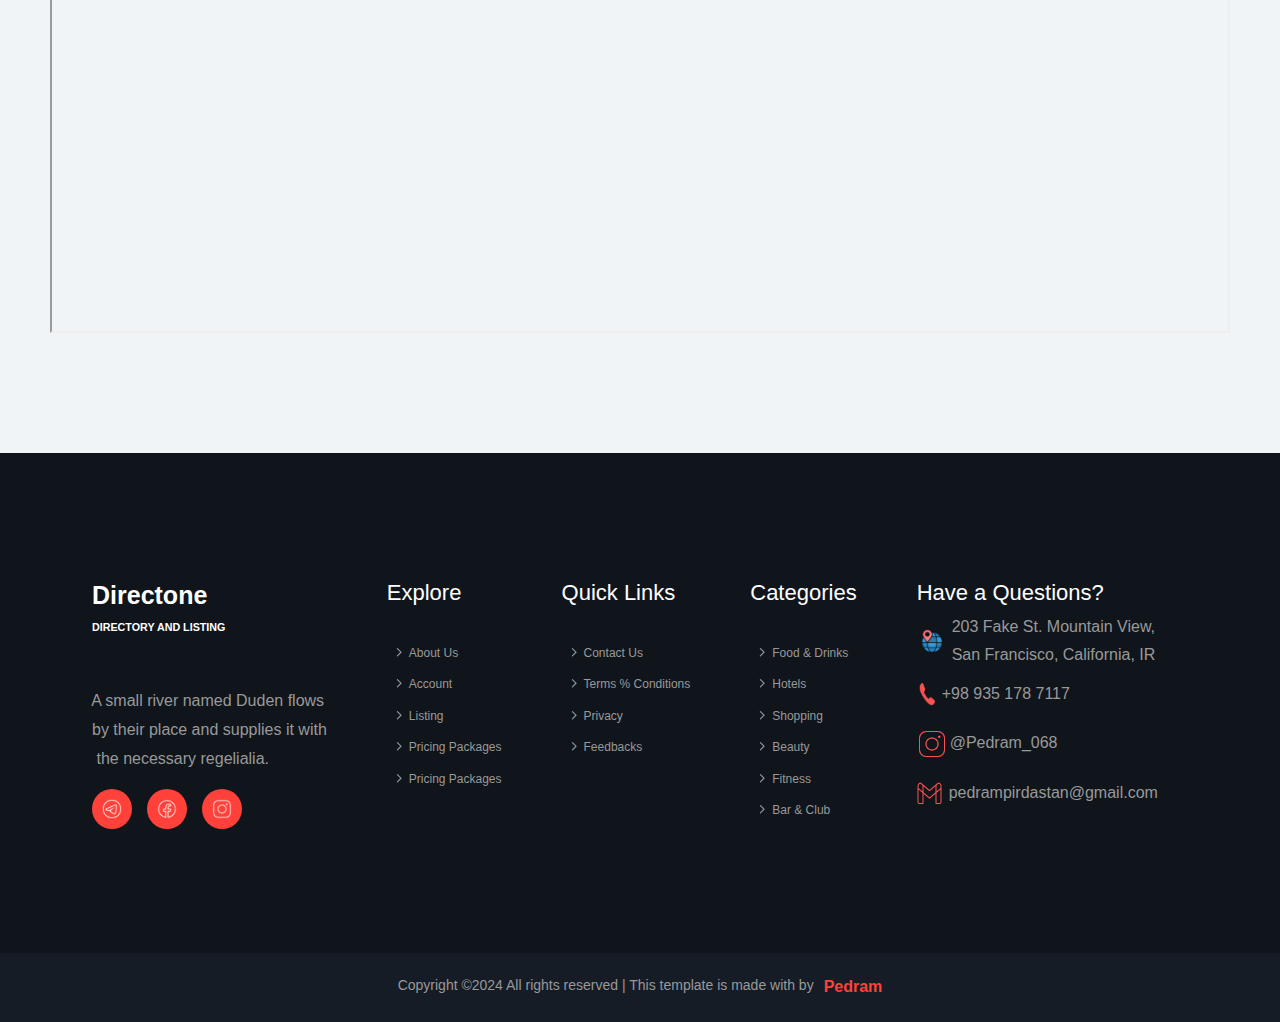
==== commit 40a5c641: "end 2" ====
--- a/all/index.html
+++ b/all/index.html
@@ -4,7 +4,7 @@
 <head>
     <meta charset="UTF-8">
     <meta name="viewport" content="width=device-width, initial-scale=1.0">
-    <title>Document</title>
+    <title>Ashna News</title>
     <link rel="stylesheet" href="./sass/shared/main.css">
 </head>
 
@@ -12,7 +12,7 @@
     <header class="header">
         <div class="header__org">
             <p class="header__org__para para">Free Call</p>
-            <p class="para__num">+1 234 456 78910</p>
+            <p class="para__num">+98 935 178 7117</p>
         </div>
         <div class="list">
 
@@ -356,44 +356,8 @@
             <p class="self__upper">our listing</p>
             <h3 class="self__back">Popular listing</h3>
         </div>
-
-        
-        <div class="all">
-            <div class="all__shad">
-                <div class="all__img"></div>
-            </div>
-            <div class="all__backing">
-                <div class="all__backing__flexing">
-                    <div class="all__backing__cover">
-                        <img src="./sass/imges/icons8-fast-food-64.png" alt="" width="30px">
-                    </div>
-                </div>
-                <div class="tety">
-                    <p class="tety__color">Food & Drinks</p>
-                    <div>
-                        <h3>Japanese Restaurant</h3>
-                        <div class="lo">
-                            <img class="lo" src="./sass/imges/icons8-place-30.png" alt="" width="15px">
-                            <p class="tety__color__tern">Suite 721 New York NY 10016</p>
-                        </div>
-                        <div class="lo">
-                            <img class="lo" src="./sass/imges/icons8-phone-24.png" alt="" width="15px">
-                            <p class="tety__color__tern"> +00 123 456 7890</p>
-                        </div>
-                    </div>
-
-                    <hr>
-                    <div class="foot">
-                        <p>Review 5.0/5 (100)</p>
-                        <div class="bor"><a href=""><img src="./sass/imges/icons8-love-circled-50.png" alt=""
-                                    width="20px"></a></div>
-                    </div>
-                </div>
-       
-
-
-
-
+        <div class="srv">
+            <div class="srs">
                 <div class="all">
                     <div class="all__shad">
                         <div class="all__img"></div>
@@ -402,6 +366,49 @@
                         <div class="all__backing__flexing">
                             <div class="all__backing__cover">
                                 <img src="./sass/imges/icons8-fast-food-64.png" alt="" width="30px">
+                            </div>
+                        </div>
+                        <div class="tety">
+                            <p class="tety__color">Food & Drinks</p>
+                            <div>
+                                <h3>Japanese Restaurant</h3>
+                                <div class="lo">
+                                    <img class="lo" src="./sass/imges/icons8-place-30.png" alt="" width="15px">
+                                    <p class="tety__color__tern">Suite 721 New York NY 10016</p>
+                                </div>
+                                <div class="lo">
+                                    <img class="lo" src="./sass/imges/icons8-phone-24.png" alt="" width="15px">
+                                    <p class="tety__color__tern">+98 935 178 7117</p>
+                                </div>
+                            </div>
+
+                            <hr>
+                            <div class="foot">
+                                <p>Review 5.0/5 (100)</p>
+                                <div class="bor"><a href=""><img src="./sass/imges/icons8-love-circled-50.png" alt=""
+                                            width="20px"></a></div>
+                            </div>
+                        </div>
+                    </div>
+
+
+
+
+
+
+
+                </div>
+
+
+                <!--  -->
+                <div class="src">
+                    <div class="all__shad">
+                        <div class="all__i"></div>
+                    </div>
+                    <div class="all__backing">
+                        <div class="all__backing__flexing">
+                            <div class="all__backing__cover">
+                                <img src="./sass/imges/icons8-hotel-64.png" alt="" width="30px">
                             </div>
                         </div>
                         <div class="tety">
@@ -414,7 +421,7 @@
                                 </div>
                                 <div class="lo">
                                     <img class="lo" src="./sass/imges/icons8-phone-24.png" alt="" width="15px">
-                                    <p class="tety__color__tern"> +00 123 456 7890</p>
+                                    <p class="tety__color__tern">+98 935 178 7117</p>
                                 </div>
                             </div>
 
@@ -425,100 +432,595 @@
                                             width="20px"></a></div>
                             </div>
                         </div>
-                 
-
-
-
-
-
-                        <div class="all">
-                            <div class="all__shad">
-                                <div class="all__img"></div>
-                            </div>
-                            <div class="all__backing">
-                                <div class="all__backing__flexing">
-                                    <div class="all__backing__cover">
-                                        <img src="./sass/imges/icons8-fast-food-64.png" alt="" width="30px">
-                                    </div>
+                    </div>
+
+
+                </div>
+
+
+
+                <!--  -->
+
+
+
+
+
+                <div class="src">
+                    <div class="all__shad">
+                        <div class="all__im"></div>
+                    </div>
+                    <div class="all__backing">
+                        <div class="all__backing__flexing">
+                            <div class="all__backing__cover">
+                                <img src="./sass/imges/icons8-shopping-bag-30.png" alt="" width="30px">
+                            </div>
+                        </div>
+                        <div class="tety">
+                            <p class="tety__color">Shopping</p>
+                            <div>
+                                <h3>MS Center Mall of Asia</h3>
+                                <div class="lo">
+                                    <img class="lo" src="./sass/imges/icons8-place-30.png" alt="" width="15px">
+                                    <p class="tety__color__tern">Suite 721 New York NY 10016</p>
                                 </div>
-                                <div class="tety">
-                                    <p class="tety__color">Shopping</p>
-                                    <div>
-                                        <h3>MS Center mall of Asia</h3>
-                                        <div class="lo">
-                                            <img class="lo" src="./sass/imges/icons8-place-30.png" alt="" width="15px">
-                                            <p class="tety__color__tern">Suite 721 New York NY 10016</p>
-                                        </div>
-                                        <div class="lo">
-                                            <img class="lo" src="./sass/imges/icons8-phone-24.png" alt="" width="15px">
-                                            <p class="tety__color__tern"> +00 123 456 7890</p>
-                                        </div>
-                                    </div>
-
-                                    <hr>
-                                    <div class="foot">
-                                        <p>Review 5.0/5 (100)</p>
-                                        <div class="bor"><a href=""><img src="./sass/imges/icons8-love-circled-50.png"
-                                                    alt="" width="20px"></a></div>
-                                    </div>
+                                <div class="lo">
+                                    <img class="lo" src="./sass/imges/icons8-phone-24.png" alt="" width="15px">
+                                    <p class="tety__color__tern">+98 935 178 7117</p>
                                 </div>
-
-
-
-
-
-
-
-                                <div class="all">
-                                    <div class="all__shad">
-                                        <div class="all__img"></div>
-                                    </div>
-                                    <div class="all__backing">
-                                        <div class="all__backing__flexing">
-                                            <div class="all__backing__cover">
-                                                <img src="./sass/imges/icons8-fast-food-64.png" alt="" width="30px">
-                                            </div>
-                                        </div>
-                                        <div class="tety">
-                                            <p class="tety__color">Games</p>
-                                            <div>
-                                                <h3>MS Center Mall of Asia</h3>
-                                                <div class="lo">
-                                                    <img class="lo" src="./sass/imges/icons8-place-30.png" alt=""
-                                                        width="15px">
-                                                    <p class="tety__color__tern">Suite 721 New York NY 10016</p>
-                                                </div>
-                                                <div class="lo">
-                                                    <img class="lo" src="./sass/imges/icons8-phone-24.png" alt=""
-                                                        width="15px">
-                                                    <p class="tety__color__tern"> +00 123 456 7890</p>
-                                                </div>
-                                            </div>
-
-                                            <hr>
-                                            <div class="foot">
-                                                <p>Review 5.0/5 (100)</p>
-                                                <div class="bor"><a href=""><img
-                                                            src="./sass/imges/icons8-love-circled-50.png" alt=""
-                                                            width="20px"></a></div>
-                                            </div>
-                                        </div>
-
-
-
-
-
-
-
-
-                                    </div>
-
-
-
-
-
-
+                            </div>
+
+                            <hr>
+                            <div class="foot">
+                                <p>Review 5.0/5 (100)</p>
+                                <div class="bor"><a href=""><img src="./sass/imges/icons8-love-circled-50.png" alt=""
+                                            width="20px"></a></div>
+                            </div>
+                        </div>
+                    </div>
+
+
+
+
+
+                </div>
+
+                <!--  -->
+
+
+                <div class="src">
+                    <div class="all__shad">
+                        <div class="all__imges"></div>
+                    </div>
+                    <div class="all__backing">
+                        <div class="all__backing__flexing">
+                            <div class="all__backing__cover">
+                                <img src="./sass/imges/icons8-stadium-50.png" alt="" width="30px">
+                            </div>
+                        </div>
+                        <div class="tety">
+                            <p class="tety__color">Games</p>
+                            <div>
+                                <h3>MS Center Mall of Asia</h3>
+                                <div class="lo">
+                                    <img class="lo" src="./sass/imges/icons8-place-30.png" alt="" width="15px">
+                                    <p class="tety__color__tern">Suite 721 New York NY 10016</p>
                                 </div>
+                                <div class="lo">
+                                    <img class="lo" src="./sass/imges/icons8-phone-24.png" alt="" width="15px">
+                                    <p class="tety__color__tern">+98 935 178 7117</p>
+                                </div>
+                            </div>
+
+                            <hr>
+                            <div class="foot">
+                                <p>Review 5.0/5 (100)</p>
+                                <div class="bor"><a href=""><img src="./sass/imges/icons8-love-circled-50.png" alt=""
+                                            width="20px"></a></div>
+                            </div>
+                        </div>
+                    </div>
+                </div>
+            </div>
+        </div>
+    </div>
+
+
+<!-- no ms -->
+
+<div class="lot">
+<div class="back-img"></div>
+<div class="lot__on oning">
+<h4 class="oning__hing">Special Offers</h4>
+<h4 class="oning__h">We Have Special Offers Every Now and Then</h4>
+
+
+
+<div class="oning__p">
+<a href=""><p>show Special Offers</p></a>
+
+</div>
+
+</div>
+</div>
+
+<!-- noend  -->
+
+<div class="between">
+
+    <div class="between__text self ">
+        <p class="self__upper">Listing</p>
+        <h3 class="self__back">Our Listing</h3>
+    </div>
+    <div class="srv">
+        <div class="srs">
+            <div class="all">
+                <div class="all__shad">
+                    <div class="all__img1"></div>
+                </div>
+                <div class="all__backing">
+                    <div class="all__backing__flexing">
+                        <div class="all__backing__cover">
+                            <img src="./sass/imges/icons8-fast-food-64.png" alt="" width="30px">
+                        </div>
+                    </div>
+                    <div class="tety">
+                        <p class="tety__color">Beauty</p>
+                        <div>
+                            <h3>Japanese Restaurant</h3>
+                            <div class="lo">
+                                <img class="lo" src="./sass/imges/icons8-place-30.png" alt="" width="15px">
+                                <p class="tety__color__tern">Suite 721 New York NY 10016</p>
+                            </div>
+                            <div class="lo">
+                                <img class="lo" src="./sass/imges/icons8-phone-24.png" alt="" width="15px">
+                                <p class="tety__color__tern">+98 935 178 7117</p>
+                            </div>
+                        </div>
+
+                        <hr>
+                        <div class="foot">
+                            <p>Review 5.0/5 (100)</p>
+                            <div class="bor"><a href=""><img src="./sass/imges/icons8-love-circled-50.png" alt=""
+                                        width="20px"></a></div>
+                        </div>
+                    </div>
+                </div>
+
+
+
+
+
+
+
+            </div>
+
+
+            <!--  -->
+            <div class="src">
+                <div class="all__shad">
+                    <div class="all__i2"></div>
+                </div>
+                <div class="all__backing">
+                    <div class="all__backing__flexing">
+                        <div class="all__backing__cover">
+                            <img src="./sass/imges/icons8-hotel-64.png" alt="" width="30px">
+                        </div>
+                    </div>
+                    <div class="tety">
+                        <p class="tety__color">Hotel</p>
+                        <div>
+                            <h3>Harbor Lights Hotel</h3>
+                            <div class="lo">
+                                <img class="lo" src="./sass/imges/icons8-place-30.png" alt="" width="15px">
+                                <p class="tety__color__tern">Suite 721 New York NY 10016</p>
+                            </div>
+                            <div class="lo">
+                                <img class="lo" src="./sass/imges/icons8-phone-24.png" alt="" width="15px">
+                                <p class="tety__color__tern">+98 935 178 7117</p>
+                            </div>
+                        </div>
+
+                        <hr>
+                        <div class="foot">
+                            <p>Review 5.0/5 (100)</p>
+                            <div class="bor"><a href=""><img src="./sass/imges/icons8-love-circled-50.png" alt=""
+                                        width="20px"></a></div>
+                        </div>
+                    </div>
+                </div>
+
+
+            </div>
+
+
+
+            <!--  -->
+
+
+
+
+
+            <div class="src">
+                <div class="all__shad">
+                    <div class="all__im3"></div>
+                </div>
+                <div class="all__backing">
+                    <div class="all__backing__flexing">
+                        <div class="all__backing__cover">
+                            <img src="./sass/imges/icons8-shopping-bag-30.png" alt="" width="30px">
+                        </div>
+                    </div>
+                    <div class="tety">
+                        <p class="tety__color">Shopping</p>
+                        <div>
+                            <h3>MS Center Mall of Asia</h3>
+                            <div class="lo">
+                                <img class="lo" src="./sass/imges/icons8-place-30.png" alt="" width="15px">
+                                <p class="tety__color__tern">Suite 721 New York NY 10016</p>
+                            </div>
+                            <div class="lo">
+                                <img class="lo" src="./sass/imges/icons8-phone-24.png" alt="" width="15px">
+                                <p class="tety__color__tern">+98 935 178 7117</p>
+                            </div>
+                        </div>
+
+                        <hr>
+                        <div class="foot">
+                            <p>Review 5.0/5 (100)</p>
+                            <div class="bor"><a href=""><img src="./sass/imges/icons8-love-circled-50.png" alt=""
+                                        width="20px"></a></div>
+                        </div>
+                    </div>
+                </div>
+
+
+
+
+
+            </div>
+
+            <!--  -->
+
+
+            <div class="src">
+                <div class="all__shad">
+                    <div class="all__imges4"></div>
+                </div>
+                <div class="all__backing">
+                    <div class="all__backing__flexing">
+                        <div class="all__backing__cover">
+                            <img src="./sass/imges/icons8-stadium-50.png" alt="" width="30px">
+                        </div>
+                    </div>
+                    <div class="tety">
+                        <p class="tety__color">Games</p>
+                        <div>
+                            <h3>MS Center Mall of Asia</h3>
+                            <div class="lo">
+                                <img class="lo" src="./sass/imges/icons8-place-30.png" alt="" width="15px">
+                                <p class="tety__color__tern">Suite 721 New York NY 10016</p>
+                            </div>
+                            <div class="lo">
+                                <img class="lo" src="./sass/imges/icons8-phone-24.png" alt="" width="15px">
+                                <p class="tety__color__tern">+98 935 178 7117</p>
+                            </div>
+                        </div>
+
+                        <hr>
+                        <div class="foot">
+                            <p>Review 5.0/5 (100)</p>
+                            <div class="bor"><a href=""><img src="./sass/imges/icons8-love-circled-50.png" alt=""
+                                        width="20px"></a></div>
+                        </div>
+                    </div>
+                </div>
+            </div>
+        </div>
+    </div>
+</div>
+
+ 
+
+
+<div class="between">
+
+
+    <div class="srv">
+        <div class="srs">
+            <div class="all">
+                <div class="all__shad">
+                    <div class="all__img5"></div>
+                </div>
+                <div class="all__backing">
+                    <div class="all__backing__flexing">
+                        <div class="all__backing__cover">
+                            <img src="./sass/imges/icons8-fast-food-64.png" alt="" width="30px">
+                        </div>
+                    </div>
+                    <div class="tety">
+                        <p class="tety__color">Beauty</p>
+                        <div>
+                            <h3>Japanese Restaurant</h3>
+                            <div class="lo">
+                                <img class="lo" src="./sass/imges/icons8-place-30.png" alt="" width="15px">
+                                <p class="tety__color__tern">Suite 721 New York NY 10016</p>
+                            </div>
+                            <div class="lo">
+                                <img class="lo" src="./sass/imges/icons8-phone-24.png" alt="" width="15px">
+                                <p class="tety__color__tern">+98 935 178 7117</p>
+                            </div>
+                        </div>
+
+                        <hr>
+                        <div class="foot">
+                            <p>Review 5.0/5 (100)</p>
+                            <div class="bor"><a href=""><img src="./sass/imges/icons8-love-circled-50.png" alt=""
+                                        width="20px"></a></div>
+                        </div>
+                    </div>
+                </div>
+
+
+
+
+
+
+
+            </div>
+
+
+            <!--  -->
+            <div class="src">
+                <div class="all__shad">
+                    <div class="all__i6"></div>
+                </div>
+                <div class="all__backing">
+                    <div class="all__backing__flexing">
+                        <div class="all__backing__cover">
+                            <img src="./sass/imges/icons8-hotel-64.png" alt="" width="30px">
+                        </div>
+                    </div>
+                    <div class="tety">
+                        <p class="tety__color">Hotel</p>
+                        <div>
+                            <h3>Harbor Lights Hotel</h3>
+                            <div class="lo">
+                                <img class="lo" src="./sass/imges/icons8-place-30.png" alt="" width="15px">
+                                <p class="tety__color__tern">Suite 721 New York NY 10016</p>
+                            </div>
+                            <div class="lo">
+                                <img class="lo" src="./sass/imges/icons8-phone-24.png" alt="" width="15px">
+                                <p class="tety__color__tern">+98 935 178 7117</p>
+                            </div>
+                        </div>
+
+                        <hr>
+                        <div class="foot">
+                            <p>Review 5.0/5 (100)</p>
+                            <div class="bor"><a href=""><img src="./sass/imges/icons8-love-circled-50.png" alt=""
+                                        width="20px"></a></div>
+                        </div>
+                    </div>
+                </div>
+
+
+            </div>
+
+
+
+            <!--  -->
+
+
+
+
+
+            <div class="src">
+                <div class="all__shad">
+                    <div class="all__im7"></div>
+                </div>
+                <div class="all__backing">
+                    <div class="all__backing__flexing">
+                        <div class="all__backing__cover">
+                            <img src="./sass/imges/icons8-shopping-bag-30.png" alt="" width="30px">
+                        </div>
+                    </div>
+                    <div class="tety">
+                        <p class="tety__color">Shopping</p>
+                        <div>
+                            <h3>MS Center Mall of Asia</h3>
+                            <div class="lo">
+                                <img class="lo" src="./sass/imges/icons8-place-30.png" alt="" width="15px">
+                                <p class="tety__color__tern">Suite 721 New York NY 10016</p>
+                            </div>
+                            <div class="lo">
+                                <img class="lo" src="./sass/imges/icons8-phone-24.png" alt="" width="15px">
+                                <p class="tety__color__tern">+98 935 178 7117</p>
+                            </div>
+                        </div>
+
+                        <hr>
+                        <div class="foot">
+                            <p>Review 5.0/5 (100)</p>
+                            <div class="bor"><a href=""><img src="./sass/imges/icons8-love-circled-50.png" alt=""
+                                        width="20px"></a></div>
+                        </div>
+                    </div>
+                </div>
+
+
+
+
+
+            </div>
+
+            <!--  -->
+
+
+            <div class="src">
+                <div class="all__shad">
+                    <div class="all__imges8"></div>
+                </div>
+                <div class="all__backing">
+                    <div class="all__backing__flexing">
+                        <div class="all__backing__cover">
+                            <img src="./sass/imges/icons8-stadium-50.png" alt="" width="30px">
+                        </div>
+                    </div>
+                    <div class="tety">
+                        <p class="tety__color">Games</p>
+                        <div>
+                            <h3>MS Center Mall of Asia</h3>
+                            <div class="lo">
+                                <img class="lo" src="./sass/imges/icons8-place-30.png" alt="" width="15px">
+                                <p class="tety__color__tern">Suite 721 New York NY 10016</p>
+                            </div>
+                            <div class="lo">
+                                <img class="lo" src="./sass/imges/icons8-phone-24.png" alt="" width="15px">
+                                <p class="tety__color__tern">+98 935 178 7117</p>
+                            </div>
+                        </div>
+
+                        <hr>
+                        <div class="foot">
+                            <p>Review 5.0/5 (100)</p>
+                            <div class="bor"><a href=""><img src="./sass/imges/icons8-love-circled-50.png" alt=""
+                                        width="20px"></a></div>
+                        </div>
+                    </div>
+                </div>
+            </div>
+        </div>
+    </div>
+</div>
+
+<!-- commit you ok -->
+<div class="last">
+<div class="last__ping">
+    <p>Let's Find Out</p>
+    <h5>How It Works</h5>
+    <p>Good Barca</p>
+</div>
+
+
+</div>
+<div class="video">
+    <style>.h_iframe-aparat_embed_frame{position:relative;}.h_iframe-aparat_embed_frame .ratio{display:block;width:100%;height:auto;}.h_iframe-aparat_embed_frame iframe{position:absolute;top:0;left:0;width:100%;height:100%;}</style><div class="h_iframe-aparat_embed_frame"><span style="display: block;padding-top: 57%"></span><iframe src="https://www.aparat.com/video/video/embed/videohash/iyb2612/vt/frame?titleShow=true&startTime=90"  allowFullScreen="true" webkitallowfullscreen="true" mozallowfullscreen="true"></iframe></div>
+    </div>
+
+<!-- end -->
+<footer class="footer">
+
+
+
+    <div class="footer__all">
+        <div class="left">
+<div class="footer__ending">
+    <p>Directone</p>
+    <h6>directory and listing</h6>
+</div>
+<p class="left__if"> 
+    A small river named Duden flows by their place and supplies it with the necessary regelialia.
+</p>
+    <pre class="prr">         A small river named Duden flows
+         by their place and supplies it with
+          the necessary regelialia.</pre>
+
+
+<div class="circle">
+
+<a href=""><div class="circle__a"><img src="./sass/imges/icons8-telegram-50.png" alt=""></div></a>
+<a href=""><div class="circle__a"><img src="./sass/imges/icons8-facebook-50.png" alt=""></div></a>
+<a href=""><div class="circle__a"><img src="./sass/imges/icons8-instagram-50.png" alt=""></div></a>
+
+</div>
+</div>
+
+<div class="Centering">
+<span class="footer__ex">Explore</span>
+
+
+
+<div class="listing">
+<ul>
+<a href=""><li> <svg xmlns="http://www.w3.org/2000/svg" width="22" height="12" viewBox="0 0 20 20" fill="none" stroke="#8899a4" stroke-width="2" stroke-linecap="round" stroke-linejoin="arcs"><path d="M9 18l6-6-6-6"></path></svg>About Us</li></a>
+<a href=""><li> <svg xmlns="http://www.w3.org/2000/svg" width="22" height="12" viewBox="0 0 20 20" fill="none" stroke="#8899a4" stroke-width="2" stroke-linecap="round" stroke-linejoin="arcs"><path d="M9 18l6-6-6-6"></path></svg>Account</li></a>
+<a href=""><li> <svg xmlns="http://www.w3.org/2000/svg" width="22" height="12" viewBox="0 0 20 20" fill="none" stroke="#8899a4" stroke-width="2" stroke-linecap="round" stroke-linejoin="arcs"><path d="M9 18l6-6-6-6"></path></svg>Listing</li></a>
+<a href=""><li> <svg xmlns="http://www.w3.org/2000/svg" width="22" height="12" viewBox="0 0 20 20" fill="none" stroke="#8899a4" stroke-width="2" stroke-linecap="round" stroke-linejoin="arcs"><path d="M9 18l6-6-6-6"></path></svg>Pricing Packages</li></a>
+<a href=""><li> <svg xmlns="http://www.w3.org/2000/svg" width="22" height="12" viewBox="0 0 20 20" fill="none" stroke="#8899a4" stroke-width="2" stroke-linecap="round" stroke-linejoin="arcs"><path d="M9 18l6-6-6-6"></path></svg>Pricing Packages</li></a>
+
+</ul>
+
+</div>
+</div>
+
+<div class="for-center">
+
+<span class="footer__ex">Quick Links</span>
+
+
+<div class="listing">
+    <ul>
+    <a href=""><li> <svg xmlns="http://www.w3.org/2000/svg" width="22" height="12" viewBox="0 0 20 20" fill="none" stroke="#8899a4" stroke-width="2" stroke-linecap="round" stroke-linejoin="arcs"><path d="M9 18l6-6-6-6"></path></svg>Contact Us</li></a>
+    <a href=""><li> <svg xmlns="http://www.w3.org/2000/svg" width="22" height="12" viewBox="0 0 20 20" fill="none" stroke="#8899a4" stroke-width="2" stroke-linecap="round" stroke-linejoin="arcs"><path d="M9 18l6-6-6-6"></path></svg>Terms % Conditions</li></a>
+    <a href=""><li> <svg xmlns="http://www.w3.org/2000/svg" width="22" height="12" viewBox="0 0 20 20" fill="none" stroke="#8899a4" stroke-width="2" stroke-linecap="round" stroke-linejoin="arcs"><path d="M9 18l6-6-6-6"></path></svg>Privacy</li></a>
+    <a href=""><li> <svg xmlns="http://www.w3.org/2000/svg" width="22" height="12" viewBox="0 0 20 20" fill="none" stroke="#8899a4" stroke-width="2" stroke-linecap="round" stroke-linejoin="arcs"><path d="M9 18l6-6-6-6"></path></svg>Feedbacks</li></a>
+    </ul>
+    
+    </div>
+
+</div>
+
+<div class="fir-center">
+
+    <span class="footer__ex">Categories</span>
+
+
+
+
+
+
+    <div class="listing">
+        <ul>
+        <a href=""><li> <svg xmlns="http://www.w3.org/2000/svg" width="22" height="12" viewBox="0 0 20 20" fill="none" stroke="#8899a4" stroke-width="2" stroke-linecap="round" stroke-linejoin="arcs"><path d="M9 18l6-6-6-6"></path></svg>Food & Drinks</li></a>
+        <a href=""><li> <svg xmlns="http://www.w3.org/2000/svg" width="22" height="12" viewBox="0 0 20 20" fill="none" stroke="#8899a4" stroke-width="2" stroke-linecap="round" stroke-linejoin="arcs"><path d="M9 18l6-6-6-6"></path></svg>Hotels</li></a>
+        <a href=""><li> <svg xmlns="http://www.w3.org/2000/svg" width="22" height="12" viewBox="0 0 20 20" fill="none" stroke="#8899a4" stroke-width="2" stroke-linecap="round" stroke-linejoin="arcs"><path d="M9 18l6-6-6-6"></path></svg>Shopping</li></a>
+        <a href=""><li> <svg xmlns="http://www.w3.org/2000/svg" width="22" height="12" viewBox="0 0 20 20" fill="none" stroke="#8899a4" stroke-width="2" stroke-linecap="round" stroke-linejoin="arcs"><path d="M9 18l6-6-6-6"></path></svg>Beauty</li></a>
+        <a href=""><li> <svg xmlns="http://www.w3.org/2000/svg" width="22" height="12" viewBox="0 0 20 20" fill="none" stroke="#8899a4" stroke-width="2" stroke-linecap="round" stroke-linejoin="arcs"><path d="M9 18l6-6-6-6"></path></svg>Fitness</li></a>    
+        <a href=""><li> <svg xmlns="http://www.w3.org/2000/svg" width="22" height="12" viewBox="0 0 20 20" fill="none" stroke="#8899a4" stroke-width="2" stroke-linecap="round" stroke-linejoin="arcs"><path d="M9 18l6-6-6-6"></path></svg>Bar & Club</li></a>
+    </ul>
+        
+        </div>
+    </div>
+
+<div class="ri">
+
+
+        <span class="footer__ex">Have a Questions?</span>
+<div class="ye">
+       <img class="ye__yes" src="./sass/imges/icons8-globe-64.png" alt=""> <p class="left__if">203 Fake St. Mountain View, San Francisco, California, IR</p>
+       <pre class="prr">203 Fake St. Mountain View,
+San Francisco, California, IR</pre>
+    </div>
+    <div class="phoo">
+<img  src="./sass/imges/icons8-phone-30.png" alt=""><p>+98 935 178 7117</p>
+    </div>
+    <div class="insta">
+        <img src="./sass/imges/icons8-insta-50.png" alt="">
+<p>@Pedram_068</p>
+</div>
+<div class="gma">
+    <img src="./sass/imges/icons8-gmail-50.png" alt="">
+<p>pedrampirdastan@gmail.com</p>
+</div>
+</footer>
+<div class="endi">
+    <p>Copyright ©2024 All rights reserved | This template is made with by</p>
+    <span>Pedram</span>
+</div>
+
+</div>
+
+
 
 </body>
 
--- a/all/sass/shared/main.css
+++ b/all/sass/shared/main.css
@@ -92,10 +92,13 @@
   font-weight: 700;
   padding: 0;
   margin: 0;
+  display: flex;
+  flex-direction: column;
 }
 
 .dir {
-  display: block;
+  display: flex;
+  flex-direction: column;
 }
 .dir__para {
   display: block;
@@ -397,7 +400,6 @@
 }
 .between {
   padding: 10px;
-  margin: 20px;
 }
 .between__text {
   display: grid;
@@ -419,13 +421,38 @@
   margin-bottom: 80px;
 }
 
+.all {
+  padding-bottom: 20px;
+  padding-top: 40px;
+}
+.all__shad {
+  padding-top: 20px;
+}
 .all__shad :hover {
   box-shadow: 4px 20px 20px 4px #151c26;
 }
+.all__i {
+  background-image: url(../imges/list-2.jpg);
+  min-height: 300px;
+  background-size: cover;
+  background-position: center;
+}
+.all__im {
+  background-image: url(../imges/list-3.jpg);
+  min-height: 300px;
+  background-size: cover;
+  background-position: center;
+}
 .all__img {
   background-image: url(../imges/list-1.jpg.webp);
   min-height: 300px;
-  background-size: contain;
+  background-size: cover;
+  background-position: center;
+}
+.all__imges {
+  background-image: url(../imges/list-11.jpg);
+  min-height: 300px;
+  background-size: cover;
   background-position: center;
 }
 .all__backing {
@@ -438,7 +465,7 @@
   justify-content: center;
 }
 .all__backing__cover {
-  background-color: #ff4139;
+  background-color: #ff414d;
   height: 45px;
   width: 45px;
   border-radius: 50%;
@@ -520,4 +547,442 @@
 
 .distance {
   margin: -50px 0px 70px 0px;
+}
+
+@media (min-width: 760px) {
+  .srv {
+    display: flex;
+    flex-direction: row;
+    justify-content: center;
+  }
+  .srs {
+    display: flex;
+    flex-direction: row;
+    justify-content: center;
+    gap: 20px;
+  }
+  .all {
+    padding: 0;
+    gap: 20px;
+  }
+  .all__img {
+    width: 275px;
+  }
+  .all__i {
+    width: 275px;
+  }
+  .all__im {
+    width: 275px;
+  }
+  .all__imges {
+    width: 275px;
+  }
+  .all__img1 {
+    width: 275px;
+  }
+  .all__i2 {
+    width: 275px;
+  }
+  .all__im3 {
+    width: 275px;
+  }
+  .all__imges4 {
+    width: 275px;
+  }
+  .all__img5 {
+    width: 275px;
+  }
+  .all__i6 {
+    width: 275px;
+  }
+  .all__im7 {
+    width: 275px;
+  }
+  .all__imges8 {
+    width: 275px;
+  }
+  .self__upper {
+    color: #ff4139;
+    text-transform: uppercase;
+    font-weight: 600;
+    text-align: center;
+    font-size: 14px;
+  }
+  .self__back {
+    color: #10151c;
+    text-transform: capitalize;
+    font-weight: 600;
+    font-size: 40px;
+    margin-bottom: 80px;
+  }
+}
+.all__img1 {
+  background-image: url(../imges/list-5.jpg.webp);
+  min-height: 300px;
+  background-size: cover;
+  background-position: center;
+}
+.all__i2 {
+  background-image: url(../imges/list-6.jpg);
+  min-height: 300px;
+  background-size: cover;
+  background-position: center;
+}
+.all__im3 {
+  background-image: url(../imges/list-7.jpg);
+  min-height: 300px;
+  background-size: cover;
+  background-position: center;
+}
+.all__imges4 {
+  background-image: url(../imges/list-8.jpg);
+  min-height: 300px;
+  background-size: cover;
+  background-position: center;
+}
+.all__img5 {
+  background-image: url(../imges/list-9.jpg);
+  min-height: 300px;
+  background-size: cover;
+  background-position: center;
+}
+.all__i6 {
+  background-image: url(../imges/list-10.jpg);
+  min-height: 300px;
+  background-size: cover;
+  background-position: center;
+}
+.all__im7 {
+  background-image: url(../imges/image_1.jpg);
+  min-height: 300px;
+  background-size: cover;
+  background-position: center;
+}
+.all__imges8 {
+  background-image: url(../imges/list-12.jpg);
+  min-height: 300px;
+  background-size: cover;
+  background-position: center;
+}
+
+.lot {
+  margin-top: 150px;
+  padding: 10px;
+  padding-bottom: 100px;
+}
+.lot__on {
+  background-color: #ff414d;
+  background-image: linear-gradient(129deg, #ff414d 25%, #f03943 25%, #f03943 50%, #f13944 50%, #ff414d 75%, #f03943 75%, #ff4139 100%);
+  height: 300px;
+}
+
+.oning {
+  padding-left: 20px;
+  padding-bottom: 18rem;
+}
+.oning__hing {
+  color: rgb(255, 255, 255);
+  font-weight: 600;
+}
+.oning__h {
+  color: rgb(255, 255, 255);
+  font-weight: 500;
+  font-size: 30px;
+  padding-bottom: 20px;
+}
+.oning__p {
+  background-color: #151c26;
+  padding: 14px;
+  border-radius: 8px;
+  width: 50%;
+}
+.oning__p p {
+  color: rgb(255, 255, 255);
+  text-transform: uppercase;
+  font-size: 12px;
+  font-weight: 400;
+  display: flex;
+  align-items: center;
+  justify-content: center;
+}
+
+.back-img {
+  background-image: url(../imges/intro.jpg.webp);
+  height: 300px;
+  background-size: cover;
+  background-position: center center;
+}
+
+@media (min-width: 760px) {
+  .lot {
+    padding-left: 100px;
+    display: flex;
+  }
+  .oning {
+    display: flex;
+    justify-content: space-between;
+  }
+  .oning__p {
+    background-color: #151c26;
+    padding: 16px;
+    border-radius: 8px;
+    width: 50%;
+  }
+  .oning__p p {
+    color: rgb(255, 255, 255);
+    text-transform: uppercase;
+    font-size: 12px;
+    font-weight: 400;
+    display: flex;
+    align-items: center;
+    justify-content: center;
+  }
+  .back-img {
+    width: 400px;
+    display: flex;
+  }
+  .gv {
+    display: flex;
+    flex-direction: column;
+  }
+  .gr {
+    display: flex;
+    align-items: end;
+    flex-direction: column;
+  }
+  .gvgr {
+    display: flex;
+  }
+}
+.last {
+  margin-top: 180px;
+  background-image: url(../imges/curls.png);
+  height: 100%;
+  min-height: 400px;
+  background-size: cover;
+  background-attachment: fixed;
+  background-repeat: no-repeat;
+  background-position: center;
+  padding-bottom: 4rem;
+}
+.last__ping {
+  padding-top: 100px;
+  display: grid;
+  justify-content: center;
+}
+.last__ping p {
+  color: #ff4139;
+  text-transform: uppercase;
+  font-size: 12px;
+  display: flex;
+  justify-content: center;
+}
+.last__ping h5 {
+  font-size: 26px;
+  color: rgb(255, 255, 255);
+}
+
+.video {
+  padding: 20px;
+  margin: -150px 0 70px 0;
+}
+
+@media (min-width: 760px) {
+  .last__ping h5 {
+    font-size: 40px;
+  }
+  .last {
+    min-height: 800px;
+  }
+  .video {
+    padding: 50px;
+    margin: -500px 0 70px 0;
+  }
+}
+.footer {
+  background-color: #10151c;
+  height: 100%;
+  min-height: 500px;
+}
+.footer__all {
+  padding: 120px 7px 30px 12px;
+}
+.footer__ending {
+  padding: 0px 7px 50px 8px;
+  display: flex;
+  flex-direction: column;
+}
+.footer__ending p {
+  font-size: 25px;
+  font-weight: 800;
+  padding-top: 50px;
+  color: rgb(255, 255, 255);
+  padding: 0;
+  margin: 0;
+}
+.footer__ending h6 {
+  color: rgb(255, 255, 255);
+  text-transform: uppercase;
+}
+.footer__ex {
+  padding-bottom: 30px;
+  color: rgb(255, 255, 255);
+  font-size: 22px;
+}
+
+.circle {
+  padding-top: 15px;
+  display: flex;
+  gap: 15px;
+  padding-bottom: 40px;
+}
+.circle__a {
+  width: 40px;
+  height: 40px;
+  border-radius: 50%;
+  background-color: #ff4139;
+  display: flex;
+  align-items: center;
+  justify-content: center;
+}
+.circle__a img {
+  width: 20px;
+}
+
+.listing {
+  padding-bottom: 20px;
+  padding-top: 20px;
+}
+.listing ul {
+  list-style-type: none;
+}
+.listing ul li {
+  padding-top: 10px;
+}
+.listing ul :hover {
+  color: #ff4139;
+  transition: 2s;
+}
+
+.ye {
+  display: flex;
+  gap: 5px;
+}
+.ye__yes {
+  display: flex;
+  width: 25px;
+}
+
+.phoo {
+  padding-top: 10px;
+  padding-bottom: 10px;
+  display: flex;
+  gap: 5px;
+}
+.phoo img {
+  width: 20px;
+}
+
+.insta {
+  padding-top: 10px;
+  padding-bottom: 10px;
+  display: flex;
+  gap: 3px;
+}
+.insta img {
+  width: 30px;
+}
+
+.gma {
+  padding-top: 10px;
+  padding-bottom: 80px;
+  display: flex;
+  gap: 7px;
+}
+.gma img {
+  width: 25px;
+}
+
+.endi {
+  background-color: #151c26;
+  padding: 20px;
+}
+.endi p {
+  font-size: 14px;
+}
+.endi span {
+  color: #ff4139;
+  display: grid;
+  justify-content: center;
+  font-family: "Franklin Gothic Medium", "Arial Narrow", Arial, sans-serif;
+  font-weight: bold;
+}
+
+.prr {
+  display: none;
+}
+
+@media (min-width: 760px) {
+  .footer__ending {
+    padding-left: 40px;
+  }
+  .footer__all {
+    display: flex;
+    gap: 60px;
+  }
+  .footer .left {
+    padding-left: 40px;
+  }
+  .footer .left__if {
+    display: none;
+  }
+  .footer .prr {
+    display: block;
+  }
+  .circle {
+    padding-left: 40px;
+  }
+  .listing {
+    padding-bottom: 20px;
+    padding-top: 20px;
+  }
+  .listing ul {
+    list-style-type: none;
+  }
+  .listing ul li {
+    padding-top: 10px;
+    font-size: 12px;
+  }
+  .listing ul :hover {
+    color: #ff4139;
+    transition: 2s;
+  }
+  .ye {
+    display: flex;
+    align-items: center;
+  }
+  .ye__yes {
+    width: 30px;
+    height: 30px;
+    display: flex;
+    align-items: center;
+    justify-content: center;
+  }
+  .endi {
+    background-color: #151c26;
+    padding: 20px;
+    display: flex;
+    gap: 10px;
+    justify-content: center;
+  }
+  .endi p {
+    font-size: 14px;
+  }
+  .endi span {
+    color: #ff4139;
+    display: flex;
+    justify-content: center;
+    font-family: "Franklin Gothic Medium", "Arial Narrow", Arial, sans-serif;
+    font-weight: bold;
+  }
 }/*# sourceMappingURL=main.css.map */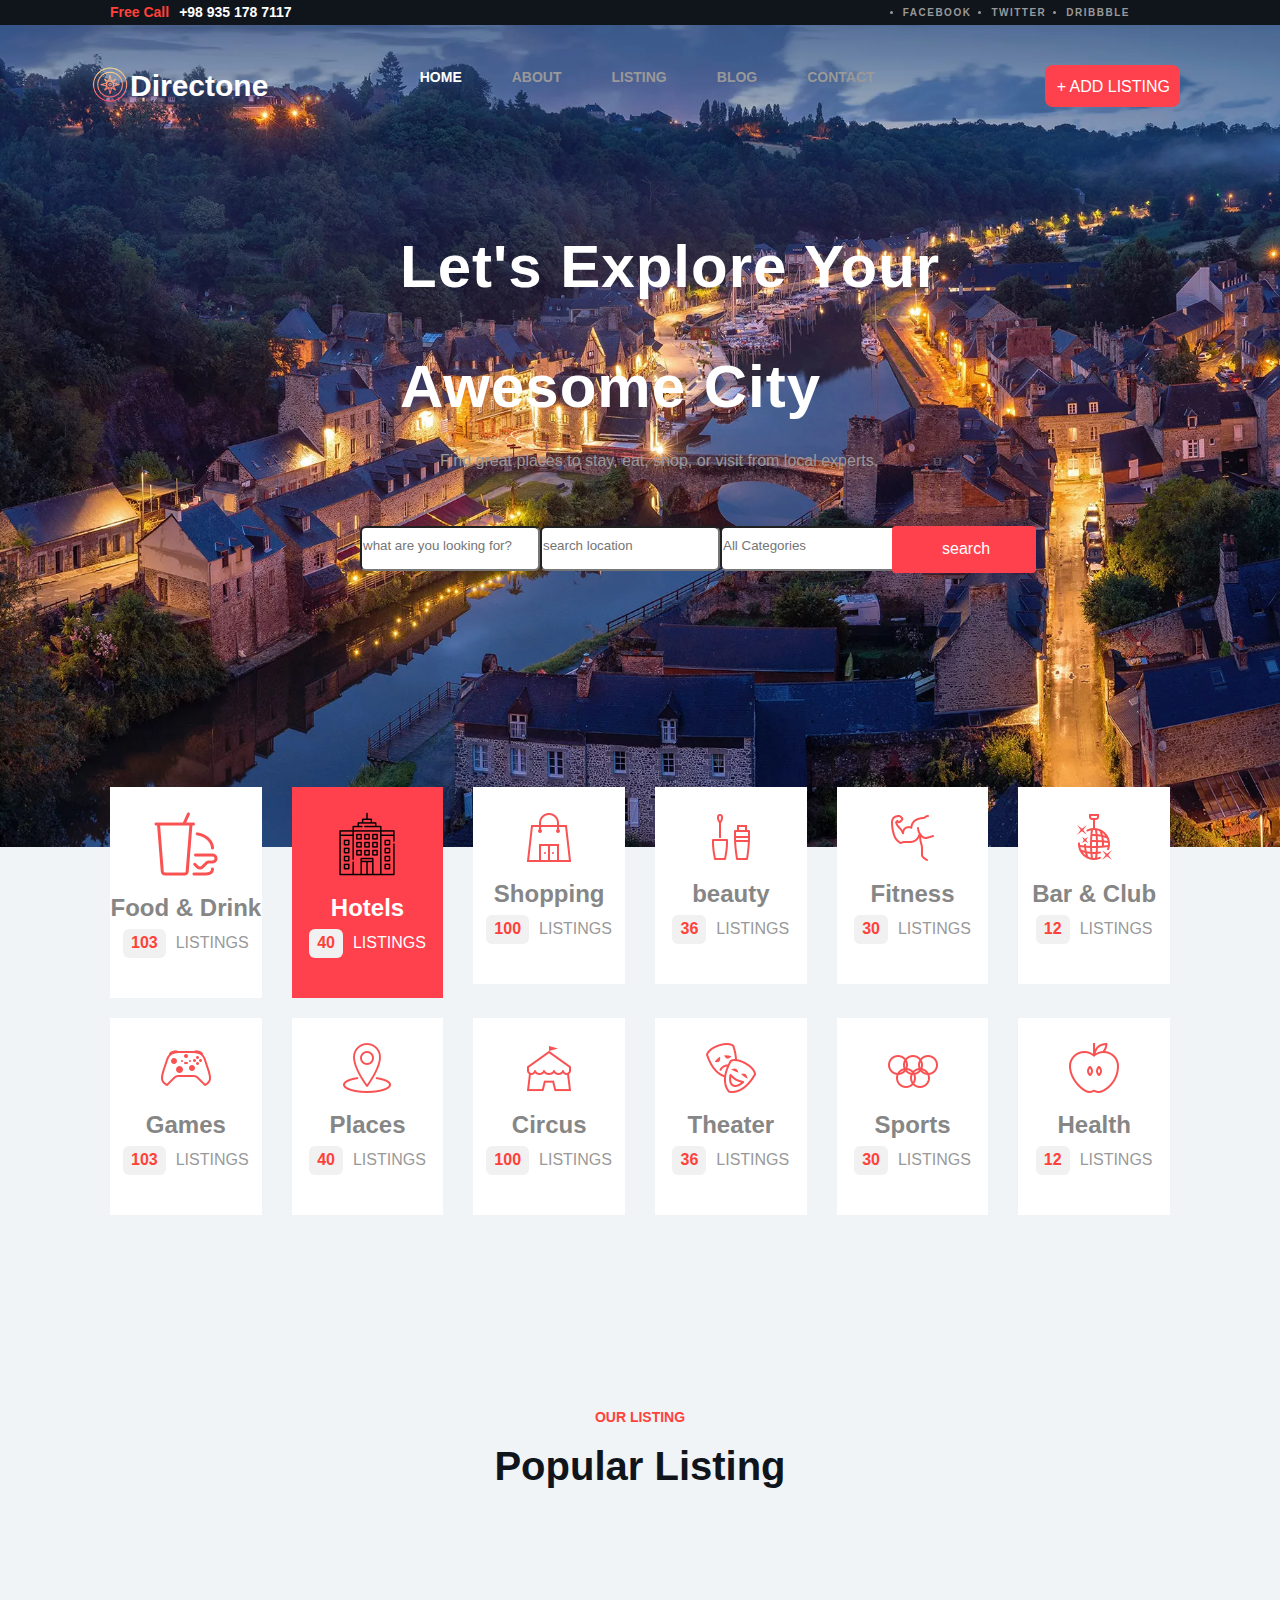
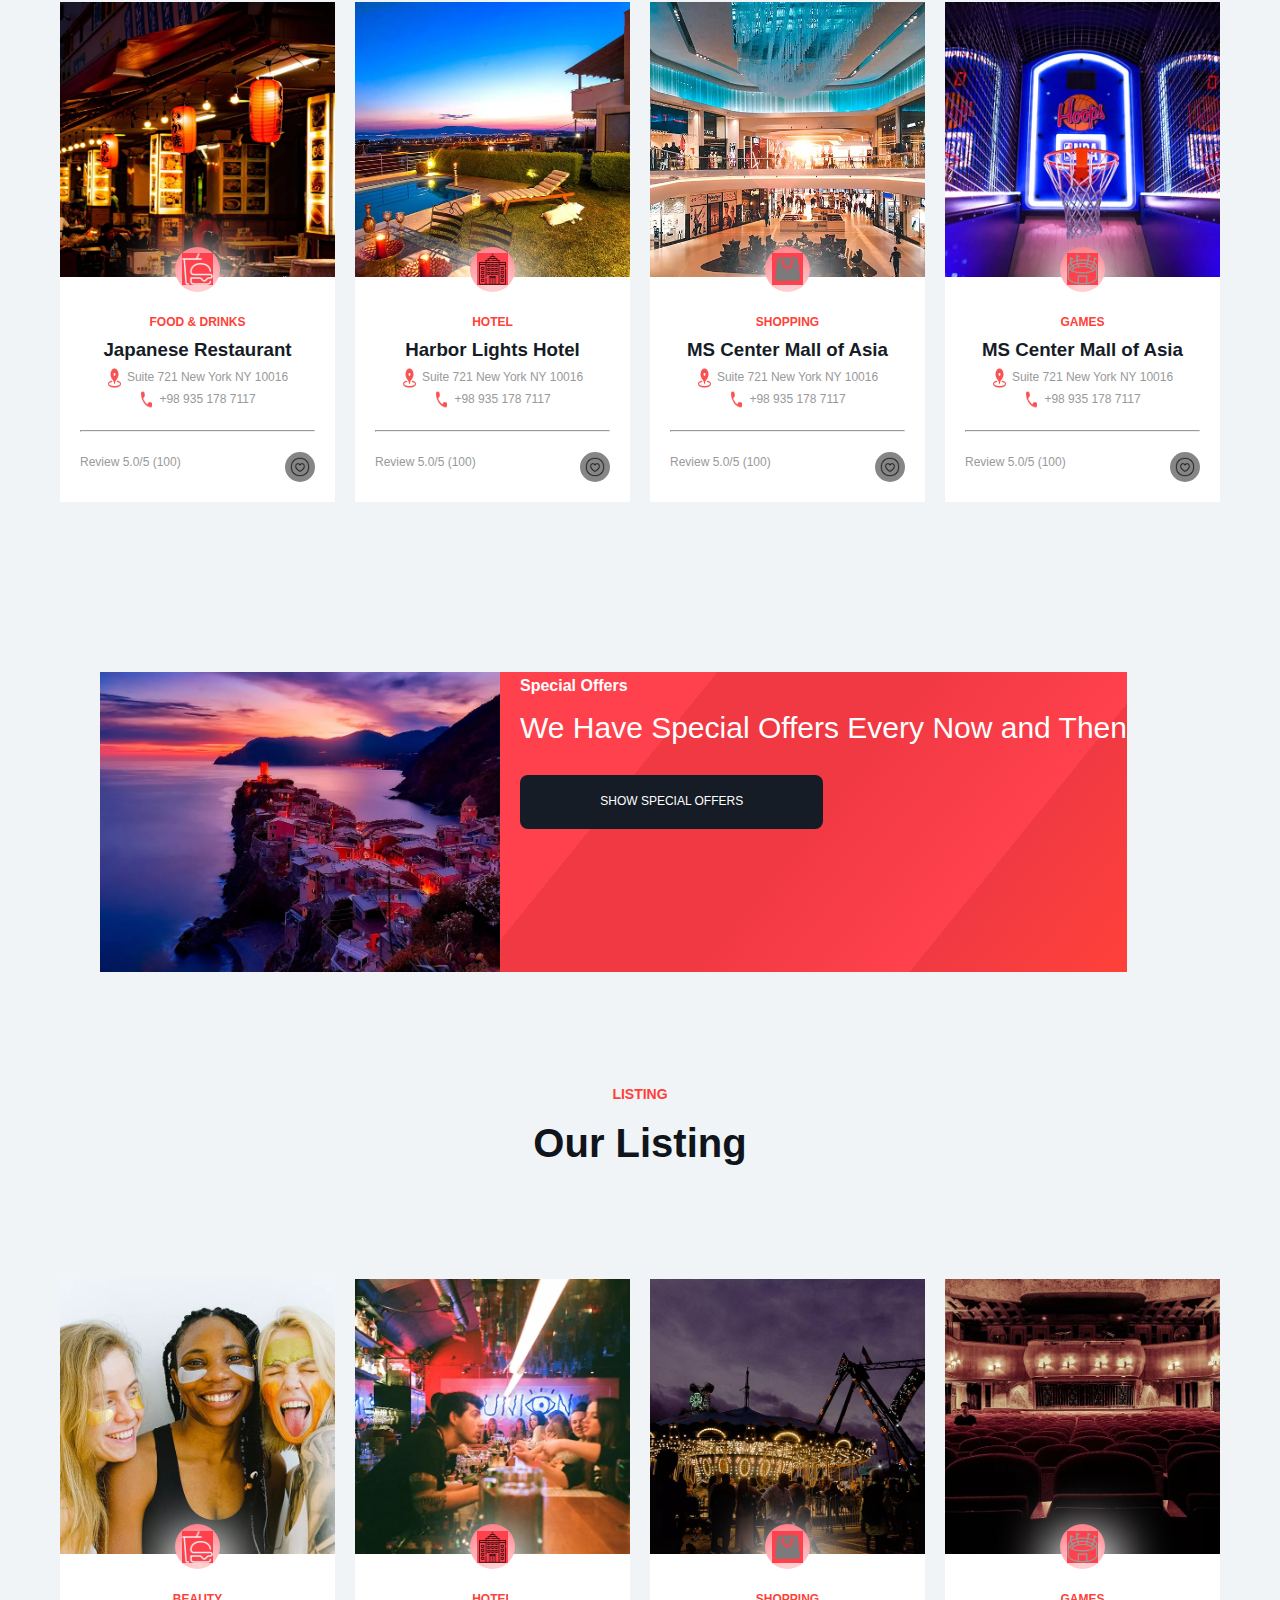
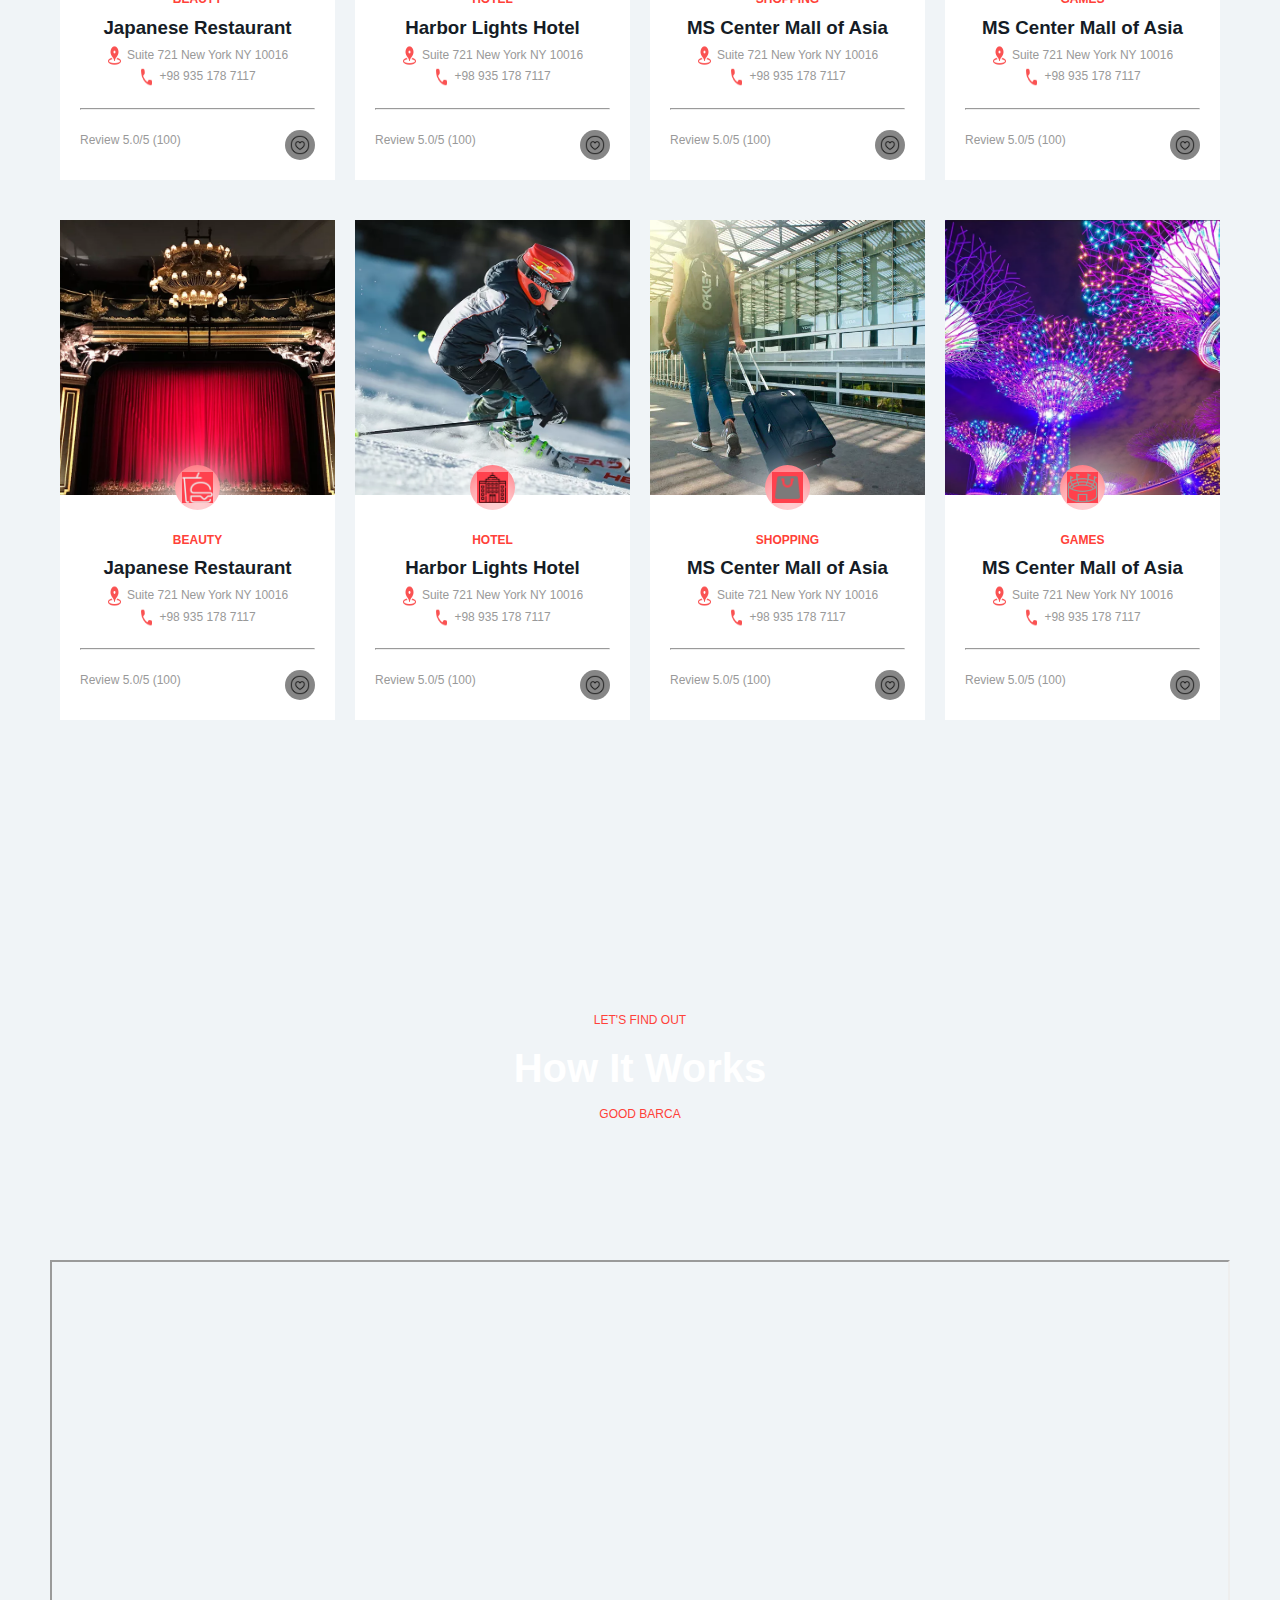
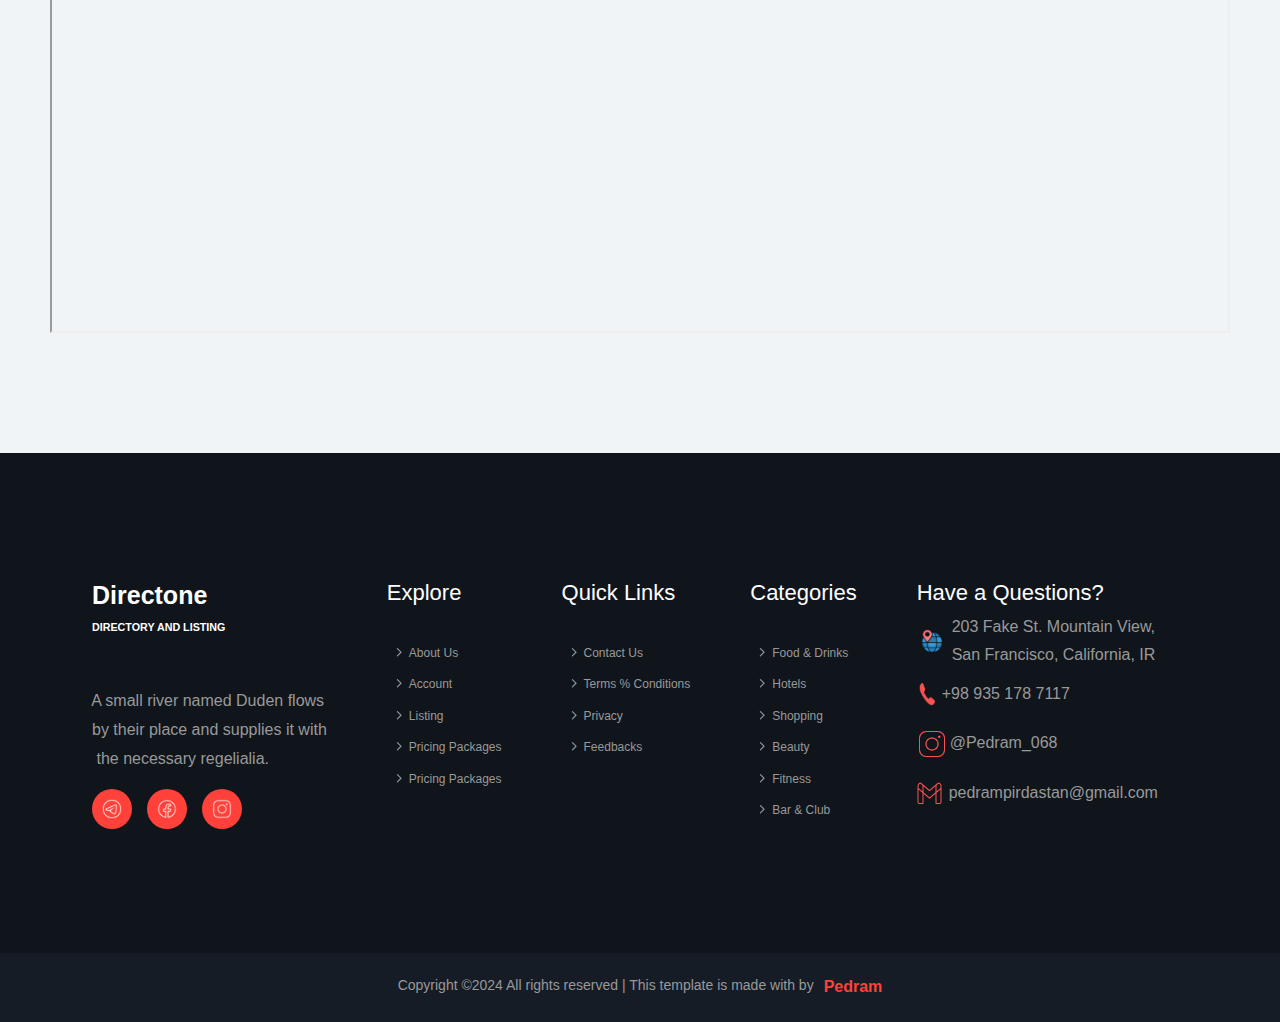
==== commit d56cb2b8: "log is good" ====
--- a/all/index.html
+++ b/all/index.html
@@ -51,13 +51,22 @@
                     MENU</a>
                 <!-- commit 760px none -->
                 <div class="home">
+                    <a class="home__dir" href="">
+                        <p class="home__dir__para">HOME</p>
+                    </a>
+                    <a class="home__dir" href="../src/index3.html">
+                        <p>ABOUT</p>
+                    </a>
+                    <a class="home__dir" href="">
+                        <p>LISTING</p>
+                    </a>
+                    <a class="home__dir" href="">
+                        <p>BLOG</p>
+                    </a>
                     <a class="home__dir" href="./css/index2.html">
-                        <p class="home__dir__para">HOME</p>
-                        <p>ABOUT</p>
-                        <p>LISTING</p>
-                        <p>BLOG</p>
                         <p>CONTACT</p>
                     </a>
+
                 </div>
                 <a href="">
                     <div class="border">
@@ -525,501 +534,621 @@
     </div>
 
 
-<!-- no ms -->
-
-<div class="lot">
-<div class="back-img"></div>
-<div class="lot__on oning">
-<h4 class="oning__hing">Special Offers</h4>
-<h4 class="oning__h">We Have Special Offers Every Now and Then</h4>
-
-
-
-<div class="oning__p">
-<a href=""><p>show Special Offers</p></a>
-
-</div>
-
-</div>
-</div>
-
-<!-- noend  -->
-
-<div class="between">
-
-    <div class="between__text self ">
-        <p class="self__upper">Listing</p>
-        <h3 class="self__back">Our Listing</h3>
+    <!-- no ms -->
+
+    <div class="lot">
+        <div class="back-img"></div>
+        <div class="lot__on oning">
+            <h4 class="oning__hing">Special Offers</h4>
+            <h4 class="oning__h">We Have Special Offers Every Now and Then</h4>
+
+
+
+            <div class="oning__p">
+                <a href="">
+                    <p>show Special Offers</p>
+                </a>
+
+        </div>
+        </div>
     </div>
-    <div class="srv">
-        <div class="srs">
-            <div class="all">
-                <div class="all__shad">
-                    <div class="all__img1"></div>
-                </div>
-                <div class="all__backing">
-                    <div class="all__backing__flexing">
-                        <div class="all__backing__cover">
-                            <img src="./sass/imges/icons8-fast-food-64.png" alt="" width="30px">
-                        </div>
-                    </div>
-                    <div class="tety">
-                        <p class="tety__color">Beauty</p>
-                        <div>
-                            <h3>Japanese Restaurant</h3>
-                            <div class="lo">
-                                <img class="lo" src="./sass/imges/icons8-place-30.png" alt="" width="15px">
-                                <p class="tety__color__tern">Suite 721 New York NY 10016</p>
-                            </div>
-                            <div class="lo">
-                                <img class="lo" src="./sass/imges/icons8-phone-24.png" alt="" width="15px">
-                                <p class="tety__color__tern">+98 935 178 7117</p>
-                            </div>
-                        </div>
-
-                        <hr>
-                        <div class="foot">
-                            <p>Review 5.0/5 (100)</p>
-                            <div class="bor"><a href=""><img src="./sass/imges/icons8-love-circled-50.png" alt=""
-                                        width="20px"></a></div>
-                        </div>
-                    </div>
-                </div>
-
-
-
-
-
-
-
-            </div>
-
-
-            <!--  -->
-            <div class="src">
-                <div class="all__shad">
-                    <div class="all__i2"></div>
-                </div>
-                <div class="all__backing">
-                    <div class="all__backing__flexing">
-                        <div class="all__backing__cover">
-                            <img src="./sass/imges/icons8-hotel-64.png" alt="" width="30px">
-                        </div>
-                    </div>
-                    <div class="tety">
-                        <p class="tety__color">Hotel</p>
-                        <div>
-                            <h3>Harbor Lights Hotel</h3>
-                            <div class="lo">
-                                <img class="lo" src="./sass/imges/icons8-place-30.png" alt="" width="15px">
-                                <p class="tety__color__tern">Suite 721 New York NY 10016</p>
-                            </div>
-                            <div class="lo">
-                                <img class="lo" src="./sass/imges/icons8-phone-24.png" alt="" width="15px">
-                                <p class="tety__color__tern">+98 935 178 7117</p>
-                            </div>
-                        </div>
-
-                        <hr>
-                        <div class="foot">
-                            <p>Review 5.0/5 (100)</p>
-                            <div class="bor"><a href=""><img src="./sass/imges/icons8-love-circled-50.png" alt=""
-                                        width="20px"></a></div>
-                        </div>
-                    </div>
-                </div>
-
-
-            </div>
-
-
-
-            <!--  -->
-
-
-
-
-
-            <div class="src">
-                <div class="all__shad">
-                    <div class="all__im3"></div>
-                </div>
-                <div class="all__backing">
-                    <div class="all__backing__flexing">
-                        <div class="all__backing__cover">
-                            <img src="./sass/imges/icons8-shopping-bag-30.png" alt="" width="30px">
-                        </div>
-                    </div>
-                    <div class="tety">
-                        <p class="tety__color">Shopping</p>
-                        <div>
-                            <h3>MS Center Mall of Asia</h3>
-                            <div class="lo">
-                                <img class="lo" src="./sass/imges/icons8-place-30.png" alt="" width="15px">
-                                <p class="tety__color__tern">Suite 721 New York NY 10016</p>
-                            </div>
-                            <div class="lo">
-                                <img class="lo" src="./sass/imges/icons8-phone-24.png" alt="" width="15px">
-                                <p class="tety__color__tern">+98 935 178 7117</p>
-                            </div>
-                        </div>
-
-                        <hr>
-                        <div class="foot">
-                            <p>Review 5.0/5 (100)</p>
-                            <div class="bor"><a href=""><img src="./sass/imges/icons8-love-circled-50.png" alt=""
-                                        width="20px"></a></div>
-                        </div>
-                    </div>
-                </div>
-
-
-
-
-
-            </div>
-
-            <!--  -->
-
-
-            <div class="src">
-                <div class="all__shad">
-                    <div class="all__imges4"></div>
-                </div>
-                <div class="all__backing">
-                    <div class="all__backing__flexing">
-                        <div class="all__backing__cover">
-                            <img src="./sass/imges/icons8-stadium-50.png" alt="" width="30px">
-                        </div>
-                    </div>
-                    <div class="tety">
-                        <p class="tety__color">Games</p>
-                        <div>
-                            <h3>MS Center Mall of Asia</h3>
-                            <div class="lo">
-                                <img class="lo" src="./sass/imges/icons8-place-30.png" alt="" width="15px">
-                                <p class="tety__color__tern">Suite 721 New York NY 10016</p>
-                            </div>
-                            <div class="lo">
-                                <img class="lo" src="./sass/imges/icons8-phone-24.png" alt="" width="15px">
-                                <p class="tety__color__tern">+98 935 178 7117</p>
-                            </div>
-                        </div>
-
-                        <hr>
-                        <div class="foot">
-                            <p>Review 5.0/5 (100)</p>
-                            <div class="bor"><a href=""><img src="./sass/imges/icons8-love-circled-50.png" alt=""
-                                        width="20px"></a></div>
+
+    <!-- noend  -->
+
+    <div class="between">
+
+        <div class="between__text self ">
+            <p class="self__upper">Listing</p>
+            <h3 class="self__back">Our Listing</h3>
+        </div>
+        <div class="srv">
+            <div class="srs">
+                <div class="all">
+                    <div class="all__shad">
+                        <div class="all__img1"></div>
+                    </div>
+                    <div class="all__backing">
+                        <div class="all__backing__flexing">
+                            <div class="all__backing__cover">
+                                <img src="./sass/imges/icons8-fast-food-64.png" alt="" width="30px">
+                            </div>
+                        </div>
+                        <div class="tety">
+                            <p class="tety__color">Beauty</p>
+                            <div>
+                                <h3>Japanese Restaurant</h3>
+                                <div class="lo">
+                                    <img class="lo" src="./sass/imges/icons8-place-30.png" alt="" width="15px">
+                                    <p class="tety__color__tern">Suite 721 New York NY 10016</p>
+                                </div>
+                                <div class="lo">
+                                    <img class="lo" src="./sass/imges/icons8-phone-24.png" alt="" width="15px">
+                                    <p class="tety__color__tern">+98 935 178 7117</p>
+                                </div>
+                            </div>
+
+                            <hr>
+                            <div class="foot">
+                                <p>Review 5.0/5 (100)</p>
+                                <div class="bor"><a href=""><img src="./sass/imges/icons8-love-circled-50.png" alt=""
+                                            width="20px"></a></div>
+                            </div>
+                        </div>
+                    </div>
+
+
+
+
+
+
+
+                </div>
+
+
+                <!--  -->
+                <div class="src">
+                    <div class="all__shad">
+                        <div class="all__i2"></div>
+                    </div>
+                    <div class="all__backing">
+                        <div class="all__backing__flexing">
+                            <div class="all__backing__cover">
+                                <img src="./sass/imges/icons8-hotel-64.png" alt="" width="30px">
+                            </div>
+                        </div>
+                        <div class="tety">
+                            <p class="tety__color">Hotel</p>
+                            <div>
+                                <h3>Harbor Lights Hotel</h3>
+                                <div class="lo">
+                                    <img class="lo" src="./sass/imges/icons8-place-30.png" alt="" width="15px">
+                                    <p class="tety__color__tern">Suite 721 New York NY 10016</p>
+                                </div>
+                                <div class="lo">
+                                    <img class="lo" src="./sass/imges/icons8-phone-24.png" alt="" width="15px">
+                                    <p class="tety__color__tern">+98 935 178 7117</p>
+                                </div>
+                            </div>
+
+                            <hr>
+                            <div class="foot">
+                                <p>Review 5.0/5 (100)</p>
+                                <div class="bor"><a href=""><img src="./sass/imges/icons8-love-circled-50.png" alt=""
+                                            width="20px"></a></div>
+                            </div>
+                        </div>
+                    </div>
+
+
+                </div>
+
+
+
+                <!--  -->
+
+
+
+
+
+                <div class="src">
+                    <div class="all__shad">
+                        <div class="all__im3"></div>
+                    </div>
+                    <div class="all__backing">
+                        <div class="all__backing__flexing">
+                            <div class="all__backing__cover">
+                                <img src="./sass/imges/icons8-shopping-bag-30.png" alt="" width="30px">
+                            </div>
+                        </div>
+                        <div class="tety">
+                            <p class="tety__color">Shopping</p>
+                            <div>
+                                <h3>MS Center Mall of Asia</h3>
+                                <div class="lo">
+                                    <img class="lo" src="./sass/imges/icons8-place-30.png" alt="" width="15px">
+                                    <p class="tety__color__tern">Suite 721 New York NY 10016</p>
+                                </div>
+                                <div class="lo">
+                                    <img class="lo" src="./sass/imges/icons8-phone-24.png" alt="" width="15px">
+                                    <p class="tety__color__tern">+98 935 178 7117</p>
+                                </div>
+                            </div>
+
+                            <hr>
+                            <div class="foot">
+                                <p>Review 5.0/5 (100)</p>
+                                <div class="bor"><a href=""><img src="./sass/imges/icons8-love-circled-50.png" alt=""
+                                            width="20px"></a></div>
+                            </div>
+                        </div>
+                    </div>
+
+
+
+
+
+                </div>
+
+                <!--  -->
+
+
+                <div class="src">
+                    <div class="all__shad">
+                        <div class="all__imges4"></div>
+                    </div>
+                    <div class="all__backing">
+                        <div class="all__backing__flexing">
+                            <div class="all__backing__cover">
+                                <img src="./sass/imges/icons8-stadium-50.png" alt="" width="30px">
+                            </div>
+                        </div>
+                        <div class="tety">
+                            <p class="tety__color">Games</p>
+                            <div>
+                                <h3>MS Center Mall of Asia</h3>
+                                <div class="lo">
+                                    <img class="lo" src="./sass/imges/icons8-place-30.png" alt="" width="15px">
+                                    <p class="tety__color__tern">Suite 721 New York NY 10016</p>
+                                </div>
+                                <div class="lo">
+                                    <img class="lo" src="./sass/imges/icons8-phone-24.png" alt="" width="15px">
+                                    <p class="tety__color__tern">+98 935 178 7117</p>
+                                </div>
+                            </div>
+
+                            <hr>
+                            <div class="foot">
+                                <p>Review 5.0/5 (100)</p>
+                                <div class="bor"><a href=""><img src="./sass/imges/icons8-love-circled-50.png" alt=""
+                                            width="20px"></a></div>
+                            </div>
                         </div>
                     </div>
                 </div>
             </div>
         </div>
     </div>
-</div>
-
- 
-
-
-<div class="between">
-
-
-    <div class="srv">
-        <div class="srs">
-            <div class="all">
-                <div class="all__shad">
-                    <div class="all__img5"></div>
-                </div>
-                <div class="all__backing">
-                    <div class="all__backing__flexing">
-                        <div class="all__backing__cover">
-                            <img src="./sass/imges/icons8-fast-food-64.png" alt="" width="30px">
-                        </div>
-                    </div>
-                    <div class="tety">
-                        <p class="tety__color">Beauty</p>
-                        <div>
-                            <h3>Japanese Restaurant</h3>
-                            <div class="lo">
-                                <img class="lo" src="./sass/imges/icons8-place-30.png" alt="" width="15px">
-                                <p class="tety__color__tern">Suite 721 New York NY 10016</p>
-                            </div>
-                            <div class="lo">
-                                <img class="lo" src="./sass/imges/icons8-phone-24.png" alt="" width="15px">
-                                <p class="tety__color__tern">+98 935 178 7117</p>
-                            </div>
-                        </div>
-
-                        <hr>
-                        <div class="foot">
-                            <p>Review 5.0/5 (100)</p>
-                            <div class="bor"><a href=""><img src="./sass/imges/icons8-love-circled-50.png" alt=""
-                                        width="20px"></a></div>
-                        </div>
-                    </div>
-                </div>
-
-
-
-
-
-
-
-            </div>
-
-
-            <!--  -->
-            <div class="src">
-                <div class="all__shad">
-                    <div class="all__i6"></div>
-                </div>
-                <div class="all__backing">
-                    <div class="all__backing__flexing">
-                        <div class="all__backing__cover">
-                            <img src="./sass/imges/icons8-hotel-64.png" alt="" width="30px">
-                        </div>
-                    </div>
-                    <div class="tety">
-                        <p class="tety__color">Hotel</p>
-                        <div>
-                            <h3>Harbor Lights Hotel</h3>
-                            <div class="lo">
-                                <img class="lo" src="./sass/imges/icons8-place-30.png" alt="" width="15px">
-                                <p class="tety__color__tern">Suite 721 New York NY 10016</p>
-                            </div>
-                            <div class="lo">
-                                <img class="lo" src="./sass/imges/icons8-phone-24.png" alt="" width="15px">
-                                <p class="tety__color__tern">+98 935 178 7117</p>
-                            </div>
-                        </div>
-
-                        <hr>
-                        <div class="foot">
-                            <p>Review 5.0/5 (100)</p>
-                            <div class="bor"><a href=""><img src="./sass/imges/icons8-love-circled-50.png" alt=""
-                                        width="20px"></a></div>
-                        </div>
-                    </div>
-                </div>
-
-
-            </div>
-
-
-
-            <!--  -->
-
-
-
-
-
-            <div class="src">
-                <div class="all__shad">
-                    <div class="all__im7"></div>
-                </div>
-                <div class="all__backing">
-                    <div class="all__backing__flexing">
-                        <div class="all__backing__cover">
-                            <img src="./sass/imges/icons8-shopping-bag-30.png" alt="" width="30px">
-                        </div>
-                    </div>
-                    <div class="tety">
-                        <p class="tety__color">Shopping</p>
-                        <div>
-                            <h3>MS Center Mall of Asia</h3>
-                            <div class="lo">
-                                <img class="lo" src="./sass/imges/icons8-place-30.png" alt="" width="15px">
-                                <p class="tety__color__tern">Suite 721 New York NY 10016</p>
-                            </div>
-                            <div class="lo">
-                                <img class="lo" src="./sass/imges/icons8-phone-24.png" alt="" width="15px">
-                                <p class="tety__color__tern">+98 935 178 7117</p>
-                            </div>
-                        </div>
-
-                        <hr>
-                        <div class="foot">
-                            <p>Review 5.0/5 (100)</p>
-                            <div class="bor"><a href=""><img src="./sass/imges/icons8-love-circled-50.png" alt=""
-                                        width="20px"></a></div>
-                        </div>
-                    </div>
-                </div>
-
-
-
-
-
-            </div>
-
-            <!--  -->
-
-
-            <div class="src">
-                <div class="all__shad">
-                    <div class="all__imges8"></div>
-                </div>
-                <div class="all__backing">
-                    <div class="all__backing__flexing">
-                        <div class="all__backing__cover">
-                            <img src="./sass/imges/icons8-stadium-50.png" alt="" width="30px">
-                        </div>
-                    </div>
-                    <div class="tety">
-                        <p class="tety__color">Games</p>
-                        <div>
-                            <h3>MS Center Mall of Asia</h3>
-                            <div class="lo">
-                                <img class="lo" src="./sass/imges/icons8-place-30.png" alt="" width="15px">
-                                <p class="tety__color__tern">Suite 721 New York NY 10016</p>
-                            </div>
-                            <div class="lo">
-                                <img class="lo" src="./sass/imges/icons8-phone-24.png" alt="" width="15px">
-                                <p class="tety__color__tern">+98 935 178 7117</p>
-                            </div>
-                        </div>
-
-                        <hr>
-                        <div class="foot">
-                            <p>Review 5.0/5 (100)</p>
-                            <div class="bor"><a href=""><img src="./sass/imges/icons8-love-circled-50.png" alt=""
-                                        width="20px"></a></div>
+
+
+
+
+    <div class="between">
+
+
+        <div class="srv">
+            <div class="srs">
+                <div class="all">
+                    <div class="all__shad">
+                        <div class="all__img5"></div>
+                    </div>
+                    <div class="all__backing">
+                        <div class="all__backing__flexing">
+                            <div class="all__backing__cover">
+                                <img src="./sass/imges/icons8-fast-food-64.png" alt="" width="30px">
+                            </div>
+                        </div>
+                        <div class="tety">
+                            <p class="tety__color">Beauty</p>
+                            <div>
+                                <h3>Japanese Restaurant</h3>
+                                <div class="lo">
+                                    <img class="lo" src="./sass/imges/icons8-place-30.png" alt="" width="15px">
+                                    <p class="tety__color__tern">Suite 721 New York NY 10016</p>
+                                </div>
+                                <div class="lo">
+                                    <img class="lo" src="./sass/imges/icons8-phone-24.png" alt="" width="15px">
+                                    <p class="tety__color__tern">+98 935 178 7117</p>
+                                </div>
+                            </div>
+
+                            <hr>
+                            <div class="foot">
+                                <p>Review 5.0/5 (100)</p>
+                                <div class="bor"><a href=""><img src="./sass/imges/icons8-love-circled-50.png" alt=""
+                                            width="20px"></a></div>
+                            </div>
+                        </div>
+                    </div>
+
+
+
+
+
+
+
+                </div>
+
+
+                <!--  -->
+                <div class="src">
+                    <div class="all__shad">
+                        <div class="all__i6"></div>
+                    </div>
+                    <div class="all__backing">
+                        <div class="all__backing__flexing">
+                            <div class="all__backing__cover">
+                                <img src="./sass/imges/icons8-hotel-64.png" alt="" width="30px">
+                            </div>
+                        </div>
+                        <div class="tety">
+                            <p class="tety__color">Hotel</p>
+                            <div>
+                                <h3>Harbor Lights Hotel</h3>
+                                <div class="lo">
+                                    <img class="lo" src="./sass/imges/icons8-place-30.png" alt="" width="15px">
+                                    <p class="tety__color__tern">Suite 721 New York NY 10016</p>
+                                </div>
+                                <div class="lo">
+                                    <img class="lo" src="./sass/imges/icons8-phone-24.png" alt="" width="15px">
+                                    <p class="tety__color__tern">+98 935 178 7117</p>
+                                </div>
+                            </div>
+
+                            <hr>
+                            <div class="foot">
+                                <p>Review 5.0/5 (100)</p>
+                                <div class="bor"><a href=""><img src="./sass/imges/icons8-love-circled-50.png" alt=""
+                                            width="20px"></a></div>
+                            </div>
+                        </div>
+                    </div>
+
+
+                </div>
+
+
+
+                <!--  -->
+
+
+
+
+
+                <div class="src">
+                    <div class="all__shad">
+                        <div class="all__im7"></div>
+                    </div>
+                    <div class="all__backing">
+                        <div class="all__backing__flexing">
+                            <div class="all__backing__cover">
+                                <img src="./sass/imges/icons8-shopping-bag-30.png" alt="" width="30px">
+                            </div>
+                        </div>
+                        <div class="tety">
+                            <p class="tety__color">Shopping</p>
+                            <div>
+                                <h3>MS Center Mall of Asia</h3>
+                                <div class="lo">
+                                    <img class="lo" src="./sass/imges/icons8-place-30.png" alt="" width="15px">
+                                    <p class="tety__color__tern">Suite 721 New York NY 10016</p>
+                                </div>
+                                <div class="lo">
+                                    <img class="lo" src="./sass/imges/icons8-phone-24.png" alt="" width="15px">
+                                    <p class="tety__color__tern">+98 935 178 7117</p>
+                                </div>
+                            </div>
+
+                            <hr>
+                            <div class="foot">
+                                <p>Review 5.0/5 (100)</p>
+                                <div class="bor"><a href=""><img src="./sass/imges/icons8-love-circled-50.png" alt=""
+                                            width="20px"></a></div>
+                            </div>
+                        </div>
+                    </div>
+
+
+
+
+
+                </div>
+
+                <!--  -->
+
+
+                <div class="src">
+                    <div class="all__shad">
+                        <div class="all__imges8"></div>
+                    </div>
+                    <div class="all__backing">
+                        <div class="all__backing__flexing">
+                            <div class="all__backing__cover">
+                                <img src="./sass/imges/icons8-stadium-50.png" alt="" width="30px">
+                            </div>
+                        </div>
+                        <div class="tety">
+                            <p class="tety__color">Games</p>
+                            <div>
+                                <h3>MS Center Mall of Asia</h3>
+                                <div class="lo">
+                                    <img class="lo" src="./sass/imges/icons8-place-30.png" alt="" width="15px">
+                                    <p class="tety__color__tern">Suite 721 New York NY 10016</p>
+                                </div>
+                                <div class="lo">
+                                    <img class="lo" src="./sass/imges/icons8-phone-24.png" alt="" width="15px">
+                                    <p class="tety__color__tern">+98 935 178 7117</p>
+                                </div>
+                            </div>
+
+                            <hr>
+                            <div class="foot">
+                                <p>Review 5.0/5 (100)</p>
+                                <div class="bor"><a href=""><img src="./sass/imges/icons8-love-circled-50.png" alt=""
+                                            width="20px"></a></div>
+                            </div>
                         </div>
                     </div>
                 </div>
             </div>
         </div>
     </div>
-</div>
-
-<!-- commit you ok -->
-<div class="last">
-<div class="last__ping">
-    <p>Let's Find Out</p>
-    <h5>How It Works</h5>
-    <p>Good Barca</p>
-</div>
-
-
-</div>
-<div class="video">
-    <style>.h_iframe-aparat_embed_frame{position:relative;}.h_iframe-aparat_embed_frame .ratio{display:block;width:100%;height:auto;}.h_iframe-aparat_embed_frame iframe{position:absolute;top:0;left:0;width:100%;height:100%;}</style><div class="h_iframe-aparat_embed_frame"><span style="display: block;padding-top: 57%"></span><iframe src="https://www.aparat.com/video/video/embed/videohash/iyb2612/vt/frame?titleShow=true&startTime=90"  allowFullScreen="true" webkitallowfullscreen="true" mozallowfullscreen="true"></iframe></div>
+
+    <!-- commit you ok -->
+    <div class="last">
+        <div class="last__ping">
+            <p>Let's Find Out</p>
+            <h5>How It Works</h5>
+            <p>Good Barca</p>
+        </div>
+
+
     </div>
-
-<!-- end -->
-<footer class="footer">
-
-
-
-    <div class="footer__all">
-        <div class="left">
-<div class="footer__ending">
-    <p>Directone</p>
-    <h6>directory and listing</h6>
-</div>
-<p class="left__if"> 
-    A small river named Duden flows by their place and supplies it with the necessary regelialia.
-</p>
-    <pre class="prr">         A small river named Duden flows
+    <div class="video">
+        <style>
+            .h_iframe-aparat_embed_frame {
+                position: relative;
+            }
+
+            .h_iframe-aparat_embed_frame .ratio {
+                display: block;
+                width: 100%;
+                height: auto;
+            }
+
+            .h_iframe-aparat_embed_frame iframe {
+                position: absolute;
+                top: 0;
+                left: 0;
+                width: 100%;
+                height: 100%;
+            }
+        </style>
+        <div class="h_iframe-aparat_embed_frame"><span style="display: block;padding-top: 57%"></span><iframe
+                src="https://www.aparat.com/video/video/embed/videohash/iyb2612/vt/frame?titleShow=true&startTime=90"
+                allowFullScreen="true" webkitallowfullscreen="true" mozallowfullscreen="true"></iframe></div>
+    </div>
+
+    <!-- end -->
+    <footer class="footer">
+
+
+
+        <div class="footer__all">
+            <div class="left">
+                <div class="footer__ending">
+                    <p>Directone</p>
+                    <h6>directory and listing</h6>
+                </div>
+                <p class="left__if">
+                    A small river named Duden flows by their place and supplies it with the necessary regelialia.
+                </p>
+                <pre class="prr">         A small river named Duden flows
          by their place and supplies it with
           the necessary regelialia.</pre>
 
 
-<div class="circle">
-
-<a href=""><div class="circle__a"><img src="./sass/imges/icons8-telegram-50.png" alt=""></div></a>
-<a href=""><div class="circle__a"><img src="./sass/imges/icons8-facebook-50.png" alt=""></div></a>
-<a href=""><div class="circle__a"><img src="./sass/imges/icons8-instagram-50.png" alt=""></div></a>
-
-</div>
-</div>
-
-<div class="Centering">
-<span class="footer__ex">Explore</span>
-
-
-
-<div class="listing">
-<ul>
-<a href=""><li> <svg xmlns="http://www.w3.org/2000/svg" width="22" height="12" viewBox="0 0 20 20" fill="none" stroke="#8899a4" stroke-width="2" stroke-linecap="round" stroke-linejoin="arcs"><path d="M9 18l6-6-6-6"></path></svg>About Us</li></a>
-<a href=""><li> <svg xmlns="http://www.w3.org/2000/svg" width="22" height="12" viewBox="0 0 20 20" fill="none" stroke="#8899a4" stroke-width="2" stroke-linecap="round" stroke-linejoin="arcs"><path d="M9 18l6-6-6-6"></path></svg>Account</li></a>
-<a href=""><li> <svg xmlns="http://www.w3.org/2000/svg" width="22" height="12" viewBox="0 0 20 20" fill="none" stroke="#8899a4" stroke-width="2" stroke-linecap="round" stroke-linejoin="arcs"><path d="M9 18l6-6-6-6"></path></svg>Listing</li></a>
-<a href=""><li> <svg xmlns="http://www.w3.org/2000/svg" width="22" height="12" viewBox="0 0 20 20" fill="none" stroke="#8899a4" stroke-width="2" stroke-linecap="round" stroke-linejoin="arcs"><path d="M9 18l6-6-6-6"></path></svg>Pricing Packages</li></a>
-<a href=""><li> <svg xmlns="http://www.w3.org/2000/svg" width="22" height="12" viewBox="0 0 20 20" fill="none" stroke="#8899a4" stroke-width="2" stroke-linecap="round" stroke-linejoin="arcs"><path d="M9 18l6-6-6-6"></path></svg>Pricing Packages</li></a>
-
-</ul>
-
-</div>
-</div>
-
-<div class="for-center">
-
-<span class="footer__ex">Quick Links</span>
-
-
-<div class="listing">
-    <ul>
-    <a href=""><li> <svg xmlns="http://www.w3.org/2000/svg" width="22" height="12" viewBox="0 0 20 20" fill="none" stroke="#8899a4" stroke-width="2" stroke-linecap="round" stroke-linejoin="arcs"><path d="M9 18l6-6-6-6"></path></svg>Contact Us</li></a>
-    <a href=""><li> <svg xmlns="http://www.w3.org/2000/svg" width="22" height="12" viewBox="0 0 20 20" fill="none" stroke="#8899a4" stroke-width="2" stroke-linecap="round" stroke-linejoin="arcs"><path d="M9 18l6-6-6-6"></path></svg>Terms % Conditions</li></a>
-    <a href=""><li> <svg xmlns="http://www.w3.org/2000/svg" width="22" height="12" viewBox="0 0 20 20" fill="none" stroke="#8899a4" stroke-width="2" stroke-linecap="round" stroke-linejoin="arcs"><path d="M9 18l6-6-6-6"></path></svg>Privacy</li></a>
-    <a href=""><li> <svg xmlns="http://www.w3.org/2000/svg" width="22" height="12" viewBox="0 0 20 20" fill="none" stroke="#8899a4" stroke-width="2" stroke-linecap="round" stroke-linejoin="arcs"><path d="M9 18l6-6-6-6"></path></svg>Feedbacks</li></a>
-    </ul>
-    
+                <div class="circle">
+
+                    <a href="">
+                        <div class="circle__a"><img src="./sass/imges/icons8-telegram-50.png" alt=""></div>
+                    </a>
+                    <a href="">
+                        <div class="circle__a"><img src="./sass/imges/icons8-facebook-50.png" alt=""></div>
+                    </a>
+                    <a href="">
+                        <div class="circle__a"><img src="./sass/imges/icons8-instagram-50.png" alt=""></div>
+                    </a>
+
+                </div>
+            </div>
+
+            <div class="Centering">
+                <span class="footer__ex">Explore</span>
+
+
+
+                <div class="listing">
+                    <ul>
+                        <a href="">
+                            <li> <svg xmlns="http://www.w3.org/2000/svg" width="22" height="12" viewBox="0 0 20 20"
+                                    fill="none" stroke="#8899a4" stroke-width="2" stroke-linecap="round"
+                                    stroke-linejoin="arcs">
+                                    <path d="M9 18l6-6-6-6"></path>
+                                </svg>About Us</li>
+                        </a>
+                        <a href="">
+                            <li> <svg xmlns="http://www.w3.org/2000/svg" width="22" height="12" viewBox="0 0 20 20"
+                                    fill="none" stroke="#8899a4" stroke-width="2" stroke-linecap="round"
+                                    stroke-linejoin="arcs">
+                                    <path d="M9 18l6-6-6-6"></path>
+                                </svg>Account</li>
+                        </a>
+                        <a href="">
+                            <li> <svg xmlns="http://www.w3.org/2000/svg" width="22" height="12" viewBox="0 0 20 20"
+                                    fill="none" stroke="#8899a4" stroke-width="2" stroke-linecap="round"
+                                    stroke-linejoin="arcs">
+                                    <path d="M9 18l6-6-6-6"></path>
+                                </svg>Listing</li>
+                        </a>
+                        <a href="">
+                            <li> <svg xmlns="http://www.w3.org/2000/svg" width="22" height="12" viewBox="0 0 20 20"
+                                    fill="none" stroke="#8899a4" stroke-width="2" stroke-linecap="round"
+                                    stroke-linejoin="arcs">
+                                    <path d="M9 18l6-6-6-6"></path>
+                                </svg>Pricing Packages</li>
+                        </a>
+                        <a href="">
+                            <li> <svg xmlns="http://www.w3.org/2000/svg" width="22" height="12" viewBox="0 0 20 20"
+                                    fill="none" stroke="#8899a4" stroke-width="2" stroke-linecap="round"
+                                    stroke-linejoin="arcs">
+                                    <path d="M9 18l6-6-6-6"></path>
+                                </svg>Pricing Packages</li>
+                        </a>
+
+                    </ul>
+
+                </div>
+            </div>
+
+            <div class="for-center">
+
+                <span class="footer__ex">Quick Links</span>
+
+
+                <div class="listing">
+                    <ul>
+                        <a href="">
+                            <li> <svg xmlns="http://www.w3.org/2000/svg" width="22" height="12" viewBox="0 0 20 20"
+                                    fill="none" stroke="#8899a4" stroke-width="2" stroke-linecap="round"
+                                    stroke-linejoin="arcs">
+                                    <path d="M9 18l6-6-6-6"></path>
+                                </svg>Contact Us</li>
+                        </a>
+                        <a href="">
+                            <li> <svg xmlns="http://www.w3.org/2000/svg" width="22" height="12" viewBox="0 0 20 20"
+                                    fill="none" stroke="#8899a4" stroke-width="2" stroke-linecap="round"
+                                    stroke-linejoin="arcs">
+                                    <path d="M9 18l6-6-6-6"></path>
+                                </svg>Terms % Conditions</li>
+                        </a>
+                        <a href="">
+                            <li> <svg xmlns="http://www.w3.org/2000/svg" width="22" height="12" viewBox="0 0 20 20"
+                                    fill="none" stroke="#8899a4" stroke-width="2" stroke-linecap="round"
+                                    stroke-linejoin="arcs">
+                                    <path d="M9 18l6-6-6-6"></path>
+                                </svg>Privacy</li>
+                        </a>
+                        <a href="">
+                            <li> <svg xmlns="http://www.w3.org/2000/svg" width="22" height="12" viewBox="0 0 20 20"
+                                    fill="none" stroke="#8899a4" stroke-width="2" stroke-linecap="round"
+                                    stroke-linejoin="arcs">
+                                    <path d="M9 18l6-6-6-6"></path>
+                                </svg>Feedbacks</li>
+                        </a>
+                    </ul>
+
+                </div>
+
+            </div>
+
+            <div class="fir-center">
+
+                <span class="footer__ex">Categories</span>
+
+
+
+
+
+
+                <div class="listing">
+                    <ul>
+                        <a href="">
+                            <li> <svg xmlns="http://www.w3.org/2000/svg" width="22" height="12" viewBox="0 0 20 20"
+                                    fill="none" stroke="#8899a4" stroke-width="2" stroke-linecap="round"
+                                    stroke-linejoin="arcs">
+                                    <path d="M9 18l6-6-6-6"></path>
+                                </svg>Food & Drinks</li>
+                        </a>
+                        <a href="">
+                            <li> <svg xmlns="http://www.w3.org/2000/svg" width="22" height="12" viewBox="0 0 20 20"
+                                    fill="none" stroke="#8899a4" stroke-width="2" stroke-linecap="round"
+                                    stroke-linejoin="arcs">
+                                    <path d="M9 18l6-6-6-6"></path>
+                                </svg>Hotels</li>
+                        </a>
+                        <a href="">
+                            <li> <svg xmlns="http://www.w3.org/2000/svg" width="22" height="12" viewBox="0 0 20 20"
+                                    fill="none" stroke="#8899a4" stroke-width="2" stroke-linecap="round"
+                                    stroke-linejoin="arcs">
+                                    <path d="M9 18l6-6-6-6"></path>
+                                </svg>Shopping</li>
+                        </a>
+                        <a href="">
+                            <li> <svg xmlns="http://www.w3.org/2000/svg" width="22" height="12" viewBox="0 0 20 20"
+                                    fill="none" stroke="#8899a4" stroke-width="2" stroke-linecap="round"
+                                    stroke-linejoin="arcs">
+                                    <path d="M9 18l6-6-6-6"></path>
+                                </svg>Beauty</li>
+                        </a>
+                        <a href="">
+                            <li> <svg xmlns="http://www.w3.org/2000/svg" width="22" height="12" viewBox="0 0 20 20"
+                                    fill="none" stroke="#8899a4" stroke-width="2" stroke-linecap="round"
+                                    stroke-linejoin="arcs">
+                                    <path d="M9 18l6-6-6-6"></path>
+                                </svg>Fitness</li>
+                        </a>
+                        <a href="">
+                            <li> <svg xmlns="http://www.w3.org/2000/svg" width="22" height="12" viewBox="0 0 20 20"
+                                    fill="none" stroke="#8899a4" stroke-width="2" stroke-linecap="round"
+                                    stroke-linejoin="arcs">
+                                    <path d="M9 18l6-6-6-6"></path>
+                                </svg>Bar & Club</li>
+                        </a>
+                    </ul>
+
+                </div>
+            </div>
+
+            <div class="ri">
+
+
+                <span class="footer__ex">Have a Questions?</span>
+                <div class="ye">
+                    <img class="ye__yes" src="./sass/imges/icons8-globe-64.png" alt="">
+                    <p class="left__if">203 Fake St. Mountain View, San Francisco, California, IR</p>
+                    <pre class="prr">203 Fake St. Mountain View,
+San Francisco, California, IR</pre>
+                </div>
+                <div class="phoo">
+                    <img src="./sass/imges/icons8-phone-30.png" alt="">
+                    <p>+98 935 178 7117</p>
+                </div>
+                <div class="insta">
+                    <img src="./sass/imges/icons8-insta-50.png" alt="">
+                    <p>@Pedram_068</p>
+                </div>
+                <div class="gma">
+                    <img src="./sass/imges/icons8-gmail-50.png" alt="">
+                    <p>pedrampirdastan@gmail.com</p>
+                </div>
+    </footer>
+    <div class="endi">
+        <p>Copyright ©2024 All rights reserved | This template is made with by</p>
+        <span>Pedram</span>
     </div>
 
-</div>
-
-<div class="fir-center">
-
-    <span class="footer__ex">Categories</span>
-
-
-
-
-
-
-    <div class="listing">
-        <ul>
-        <a href=""><li> <svg xmlns="http://www.w3.org/2000/svg" width="22" height="12" viewBox="0 0 20 20" fill="none" stroke="#8899a4" stroke-width="2" stroke-linecap="round" stroke-linejoin="arcs"><path d="M9 18l6-6-6-6"></path></svg>Food & Drinks</li></a>
-        <a href=""><li> <svg xmlns="http://www.w3.org/2000/svg" width="22" height="12" viewBox="0 0 20 20" fill="none" stroke="#8899a4" stroke-width="2" stroke-linecap="round" stroke-linejoin="arcs"><path d="M9 18l6-6-6-6"></path></svg>Hotels</li></a>
-        <a href=""><li> <svg xmlns="http://www.w3.org/2000/svg" width="22" height="12" viewBox="0 0 20 20" fill="none" stroke="#8899a4" stroke-width="2" stroke-linecap="round" stroke-linejoin="arcs"><path d="M9 18l6-6-6-6"></path></svg>Shopping</li></a>
-        <a href=""><li> <svg xmlns="http://www.w3.org/2000/svg" width="22" height="12" viewBox="0 0 20 20" fill="none" stroke="#8899a4" stroke-width="2" stroke-linecap="round" stroke-linejoin="arcs"><path d="M9 18l6-6-6-6"></path></svg>Beauty</li></a>
-        <a href=""><li> <svg xmlns="http://www.w3.org/2000/svg" width="22" height="12" viewBox="0 0 20 20" fill="none" stroke="#8899a4" stroke-width="2" stroke-linecap="round" stroke-linejoin="arcs"><path d="M9 18l6-6-6-6"></path></svg>Fitness</li></a>    
-        <a href=""><li> <svg xmlns="http://www.w3.org/2000/svg" width="22" height="12" viewBox="0 0 20 20" fill="none" stroke="#8899a4" stroke-width="2" stroke-linecap="round" stroke-linejoin="arcs"><path d="M9 18l6-6-6-6"></path></svg>Bar & Club</li></a>
-    </ul>
-        
-        </div>
     </div>
 
-<div class="ri">
-
-
-        <span class="footer__ex">Have a Questions?</span>
-<div class="ye">
-       <img class="ye__yes" src="./sass/imges/icons8-globe-64.png" alt=""> <p class="left__if">203 Fake St. Mountain View, San Francisco, California, IR</p>
-       <pre class="prr">203 Fake St. Mountain View,
-San Francisco, California, IR</pre>
-    </div>
-    <div class="phoo">
-<img  src="./sass/imges/icons8-phone-30.png" alt=""><p>+98 935 178 7117</p>
-    </div>
-    <div class="insta">
-        <img src="./sass/imges/icons8-insta-50.png" alt="">
-<p>@Pedram_068</p>
-</div>
-<div class="gma">
-    <img src="./sass/imges/icons8-gmail-50.png" alt="">
-<p>pedrampirdastan@gmail.com</p>
-</div>
-</footer>
-<div class="endi">
-    <p>Copyright ©2024 All rights reserved | This template is made with by</p>
-    <span>Pedram</span>
-</div>
-
-</div>
-
 
 
 </body>
--- a/all/sass/shared/main.css
+++ b/all/sass/shared/main.css
@@ -177,6 +177,7 @@
   .home {
     display: flex;
     padding-right: 170px;
+    gap: 50px;
   }
   .home__dir {
     display: flex;
@@ -718,15 +719,13 @@
     padding-left: 100px;
     display: flex;
   }
-  .oning {
-    display: flex;
-    justify-content: space-between;
-  }
   .oning__p {
     background-color: #151c26;
     padding: 16px;
     border-radius: 8px;
-    width: 50%;
+    align-items: center;
+    justify-content: center;
+    display: flex;
   }
   .oning__p p {
     color: rgb(255, 255, 255);
